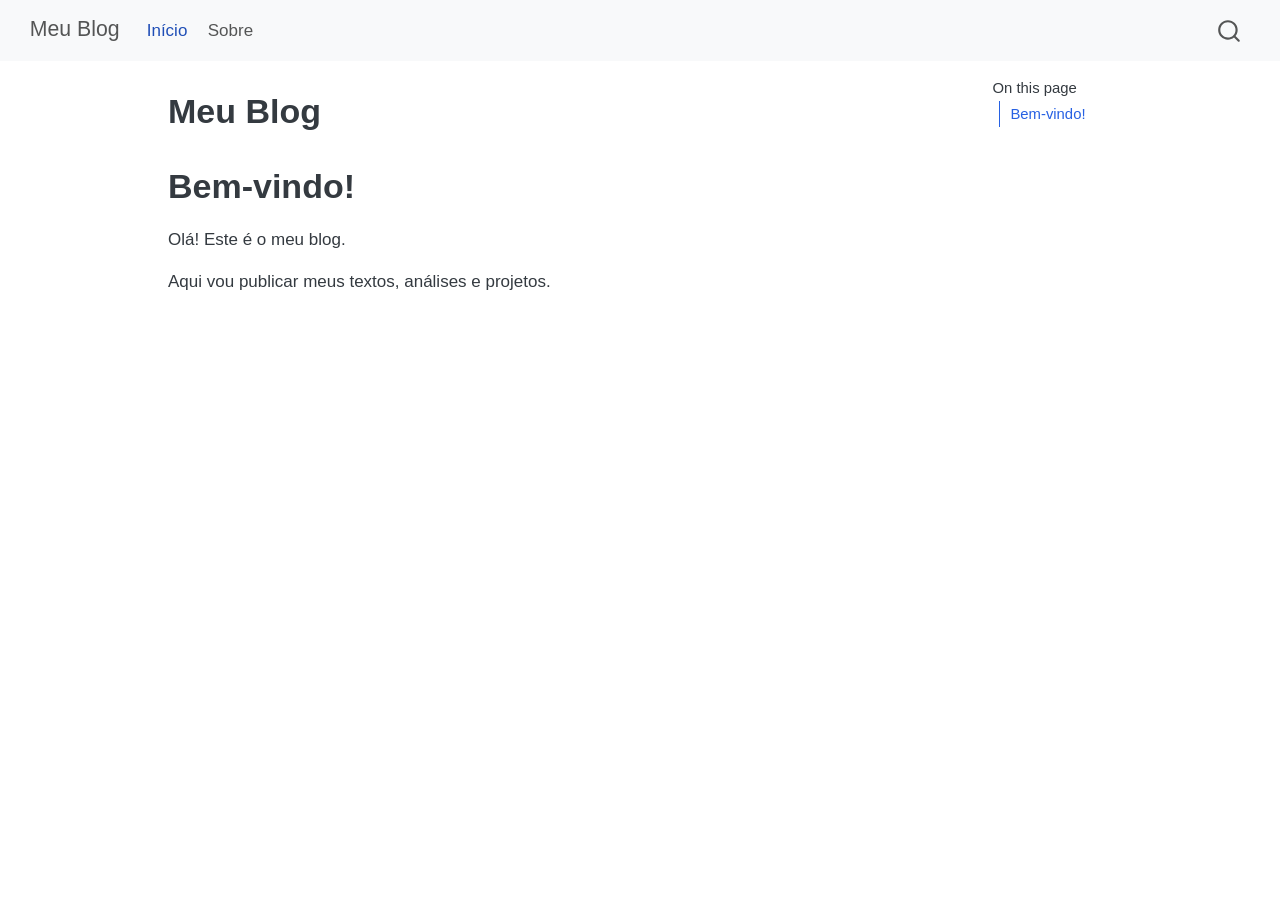
==== index.html @ 2e7deb94 "Built site for gh-pages" ====
<!DOCTYPE html>
<html xmlns="http://www.w3.org/1999/xhtml" lang="en" xml:lang="en"><head>

<meta charset="utf-8">
<meta name="generator" content="quarto-1.10.18">

<meta name="viewport" content="width=device-width, initial-scale=1.0, user-scalable=yes">


<title>Meu Blog</title>
<style>
/* Default styles provided by pandoc.
** See https://pandoc.org/MANUAL.html#variables-for-html for config info.
*/
span.smallcaps{font-variant: small-caps;}
div.columns{display: flex; gap: 1.5em;}
div.column{flex: auto;}
@media screen {
div.columns{gap: min(4vw, 1.5em);}
div.column{overflow-x: auto;}
}
div.hanging-indent{margin-left: 1.5em; text-indent: -1.5em;}
ul.task-list{list-style: none;}
ul.task-list li input[type="checkbox"] {
  width: 0.8em;
  margin: 0 0.8em 0.2em -1em; /* quarto-specific, see https://github.com/quarto-dev/quarto-cli/issues/4556 */ 
  vertical-align: middle;
}
</style>


<script src="site_libs/quarto-nav/quarto-nav.js"></script>
<script src="site_libs/quarto-nav/headroom.min.js"></script>
<script src="site_libs/clipboard/clipboard.min.js"></script>
<script src="site_libs/quarto-search/autocomplete.umd.js"></script>
<script src="site_libs/quarto-search/fuse.min.js"></script>
<script src="site_libs/quarto-search/quarto-search.js"></script>
<meta name="quarto:offset" content="./">
<script src="site_libs/quarto-html/quarto.js" type="module"></script>
<script src="site_libs/quarto-html/tabsets/tabsets.js" type="module"></script>
<script src="site_libs/quarto-html/popper.min.js"></script>
<script src="site_libs/quarto-html/tippy.umd.min.js"></script>
<script src="site_libs/quarto-html/anchor.min.js"></script>
<link href="site_libs/quarto-html/tippy.css" rel="stylesheet">
<link href="site_libs/quarto-html/quarto-syntax-highlighting-64a204ab8560d761af7679ceaba22944.css" rel="stylesheet" id="quarto-text-highlighting-styles">
<script src="site_libs/bootstrap/bootstrap.min.js"></script>
<link href="site_libs/bootstrap/bootstrap-icons.css" rel="stylesheet">
<link href="site_libs/bootstrap/bootstrap-e3adbaa939bcd423dddc8c8a834270b4.min.css" rel="stylesheet" append-hash="true" id="quarto-bootstrap" data-mode="light">
<script id="quarto-search-options" type="application/json">{
  "location": "navbar",
  "copy-button": false,
  "collapse-after": 3,
  "panel-placement": "end",
  "type": "overlay",
  "limit": 50,
  "keyboard-shortcut": [
    "f",
    "/",
    "s"
  ],
  "show-item-context": false,
  "language": {
    "search-no-results-text": "No results",
    "search-matching-documents-text": "matching documents",
    "search-copy-link-title": "Copy link to search",
    "search-hide-matches-text": "Hide additional matches",
    "search-more-match-text": "more match in this document",
    "search-more-matches-text": "more matches in this document",
    "search-clear-button-title": "Clear",
    "search-text-placeholder": "",
    "search-detached-cancel-button-title": "Cancel",
    "search-submit-button-title": "Submit",
    "search-label": "Search"
  }
}</script>


<link rel="stylesheet" href="styles.css">
</head>

<body class="nav-fixed quarto-light">

<div id="quarto-search-results"></div>
  <header id="quarto-header" class="headroom fixed-top">
    <nav class="navbar navbar-expand-lg " data-bs-theme="dark">
      <div class="navbar-container container-fluid">
      <div class="navbar-brand-container mx-auto">
    <a class="navbar-brand" href="./index.html">
    <span class="navbar-title">Meu Blog</span>
    </a>
  </div>
            <div id="quarto-search" class="" title="Search"></div>
          <button class="navbar-toggler" type="button" data-bs-toggle="collapse" data-bs-target="#navbarCollapse" aria-controls="navbarCollapse" role="menu" aria-expanded="false" aria-label="Toggle navigation" onclick="if (window.quartoToggleHeadroom) { window.quartoToggleHeadroom(); }">
  <span class="navbar-toggler-icon"></span>
</button>
          <div class="collapse navbar-collapse" id="navbarCollapse">
            <ul class="navbar-nav navbar-nav-scroll me-auto">
  <li class="nav-item">
    <a class="nav-link active" href="./index.html" aria-current="page"> 
<span class="menu-text">Início</span></a>
  </li>  
  <li class="nav-item">
    <a class="nav-link" href="./about.html"> 
<span class="menu-text">Sobre</span></a>
  </li>  
</ul>
          </div> <!-- /navcollapse -->
            <div class="quarto-navbar-tools">
</div>
      </div> <!-- /container-fluid -->
    </nav>
</header>
<!-- content -->
<div id="quarto-content" class="quarto-container page-columns page-rows-contents page-layout-article page-navbar">
<!-- sidebar -->
<!-- margin-sidebar -->
    <div id="quarto-margin-sidebar" class="sidebar margin-sidebar">
        <nav id="TOC" role="doc-toc" class="toc-active">
    <h2 id="toc-title">On this page</h2>
   
  <ul>
  <li><a href="#bem-vindo" id="toc-bem-vindo" class="nav-link active" data-scroll-target="#bem-vindo">Bem-vindo!</a></li>
  </ul>
</nav>
    </div>
<!-- main -->
<main class="content" id="quarto-document-content">

<header id="title-block-header" class="quarto-title-block default">
<div class="quarto-title">
<h1 class="title">Meu Blog</h1>
</div>



<div class="quarto-title-meta">

    
  
    
  </div>
  


</header>


<section id="bem-vindo" class="level1">
<h1>Bem-vindo!</h1>
<p>Olá! Este é o meu blog.</p>
<p>Aqui vou publicar meus textos, análises e projetos.</p>


</section>

</main> <!-- /main -->
<script id="quarto-html-after-body" type="application/javascript">
  window.document.addEventListener("DOMContentLoaded", function (event) {
    const icon = "";
    const anchorJS = new window.AnchorJS();
    anchorJS.options = {
      placement: 'right',
      icon: icon
    };
    anchorJS.add('.anchored');
    const isCodeAnnotation = (el) => {
      for (const clz of el.classList) {
        if (clz.startsWith('code-annotation-')) {                     
          return true;
        }
      }
      return false;
    }
    const onCopySuccess = function(e) {
      // button target
      const button = e.trigger;
      // don't keep focus
      button.blur();
      // flash "checked"
      button.classList.add('code-copy-button-checked');
      var currentTitle = button.getAttribute("title");
      button.setAttribute("title", "Copied!");
      let tooltip;
      if (window.bootstrap) {
        button.setAttribute("data-bs-toggle", "tooltip");
        button.setAttribute("data-bs-placement", "left");
        button.setAttribute("data-bs-title", "Copied!");
        tooltip = new bootstrap.Tooltip(button, 
          { trigger: "manual", 
            customClass: "code-copy-button-tooltip",
            offset: [0, -8]});
        tooltip.show();    
      }
      setTimeout(function() {
        if (tooltip) {
          tooltip.hide();
          button.removeAttribute("data-bs-title");
          button.removeAttribute("data-bs-toggle");
          button.removeAttribute("data-bs-placement");
        }
        button.setAttribute("title", currentTitle);
        button.classList.remove('code-copy-button-checked');
      }, 1000);
      // clear code selection
      e.clearSelection();
    }
    const getTextToCopy = function(trigger) {
      const outerScaffold = trigger.parentElement.cloneNode(true);
      const codeEl = outerScaffold.querySelector('code');
      for (const childEl of codeEl.children) {
        if (isCodeAnnotation(childEl)) {
          childEl.remove();
        }
      }
      return codeEl.innerText;
    }
    const clipboard = new window.ClipboardJS('.code-copy-button:not([data-in-quarto-modal])', {
      text: getTextToCopy
    });
    clipboard.on('success', onCopySuccess);
    if (window.document.getElementById('quarto-embedded-source-code-modal')) {
      const clipboardModal = new window.ClipboardJS('.code-copy-button[data-in-quarto-modal]', {
        text: getTextToCopy,
        container: window.document.getElementById('quarto-embedded-source-code-modal')
      });
      clipboardModal.on('success', onCopySuccess);
    }
      var localhostRegex = new RegExp(/^(?:http|https):\/\/localhost\:?[0-9]*\//);
      var mailtoRegex = new RegExp(/^mailto:/);
        var filterRegex = new RegExp("https:\/\/lsapienza\.github\.io\/lsapienza-blog\/");
      var isInternal = (href) => {
          return filterRegex.test(href) || localhostRegex.test(href) || mailtoRegex.test(href);
      }
      // Inspect non-navigation links and adorn them if external
     var links = window.document.querySelectorAll('a[href]:not(.nav-link):not(.navbar-brand):not(.toc-action):not(.sidebar-link):not(.sidebar-item-toggle):not(.pagination-link):not(.no-external):not([aria-hidden]):not(.dropdown-item):not(.quarto-navigation-tool):not(.about-link)');
      for (var i=0; i<links.length; i++) {
        const link = links[i];
        if (!isInternal(link.href)) {
          // undo the damage that might have been done by quarto-nav.js in the case of
          // links that we want to consider external
          if (link.dataset.originalHref !== undefined) {
            link.href = link.dataset.originalHref;
          }
        }
      }
    function tippyHover(el, contentFn, onTriggerFn, onUntriggerFn) {
      const config = {
        allowHTML: true,
        maxWidth: 500,
        delay: 100,
        arrow: false,
        appendTo: function(el) {
            return el.parentElement;
        },
        interactive: true,
        interactiveBorder: 10,
        theme: 'quarto',
        placement: 'bottom-start',
      };
      if (contentFn) {
        config.content = contentFn;
      }
      if (onTriggerFn) {
        config.onTrigger = onTriggerFn;
      }
      if (onUntriggerFn) {
        config.onUntrigger = onUntriggerFn;
      }
      window.tippy(el, config); 
    }
    const noterefs = window.document.querySelectorAll('a[role="doc-noteref"]');
    for (var i=0; i<noterefs.length; i++) {
      const ref = noterefs[i];
      tippyHover(ref, function() {
        // use id or data attribute instead here
        let href = ref.getAttribute('data-footnote-href') || ref.getAttribute('href');
        try { href = new URL(href).hash; } catch {}
        const id = href.replace(/^#\/?/, "");
        const note = window.document.getElementById(id);
        if (note) {
          return note.innerHTML;
        } else {
          return "";
        }
      });
    }
    const xrefs = window.document.querySelectorAll('a.quarto-xref');
    const processXRef = (id, note) => {
      // Strip column container classes
      const stripColumnClz = (el) => {
        el.classList.remove("page-full", "page-columns");
        if (el.children) {
          for (const child of el.children) {
            stripColumnClz(child);
          }
        }
      }
      stripColumnClz(note)
      if (id === null || id.startsWith('sec-')) {
        // Special case sections, only their first couple elements
        const container = document.createElement("div");
        if (note.children && note.children.length > 2) {
          container.appendChild(note.children[0].cloneNode(true));
          for (let i = 1; i < note.children.length; i++) {
            const child = note.children[i];
            if (child.tagName === "P" && child.innerText === "") {
              continue;
            } else {
              container.appendChild(child.cloneNode(true));
              break;
            }
          }
          if (window.Quarto?.typesetMath) {
            window.Quarto.typesetMath(container);
          }
          return container.innerHTML
        } else {
          if (window.Quarto?.typesetMath) {
            window.Quarto.typesetMath(note);
          }
          return note.innerHTML;
        }
      } else {
        // Remove any anchor links if they are present
        const anchorLink = note.querySelector('a.anchorjs-link');
        if (anchorLink) {
          anchorLink.remove();
        }
        if (window.Quarto?.typesetMath) {
          window.Quarto.typesetMath(note);
        }
        if (note.classList.contains("callout")) {
          return note.outerHTML;
        } else {
          return note.innerHTML;
        }
      }
    }
    for (var i=0; i<xrefs.length; i++) {
      const xref = xrefs[i];
      tippyHover(xref, undefined, function(instance) {
        instance.disable();
        let url = xref.getAttribute('href');
        let hash = undefined; 
        if (url.startsWith('#')) {
          hash = url;
        } else {
          try { hash = new URL(url).hash; } catch {}
        }
        if (hash) {
          const id = hash.replace(/^#\/?/, "");
          const note = window.document.getElementById(id);
          if (note !== null) {
            try {
              const html = processXRef(id, note.cloneNode(true));
              instance.setContent(html);
            } finally {
              instance.enable();
              instance.show();
            }
          } else {
            // See if we can fetch this
            fetch(url.split('#')[0])
            .then(res => res.text())
            .then(html => {
              const parser = new DOMParser();
              const htmlDoc = parser.parseFromString(html, "text/html");
              const note = htmlDoc.getElementById(id);
              if (note !== null) {
                const html = processXRef(id, note);
                instance.setContent(html);
              } 
            }).finally(() => {
              instance.enable();
              instance.show();
            });
          }
        } else {
          // See if we can fetch a full url (with no hash to target)
          // This is a special case and we should probably do some content thinning / targeting
          fetch(url)
          .then(res => res.text())
          .then(html => {
            const parser = new DOMParser();
            const htmlDoc = parser.parseFromString(html, "text/html");
            const note = htmlDoc.querySelector('main.content');
            if (note !== null) {
              // This should only happen for chapter cross references
              // (since there is no id in the URL)
              // remove the first header
              if (note.children.length > 0 && note.children[0].tagName === "HEADER") {
                note.children[0].remove();
              }
              const html = processXRef(null, note);
              instance.setContent(html);
            } 
          }).finally(() => {
            instance.enable();
            instance.show();
          });
        }
      }, function(instance) {
      });
    }
        let selectedAnnoteEl;
        const selectorForAnnotation = ( cell, annotation) => {
          let cellAttr = 'data-code-cell="' + cell + '"';
          let lineAttr = 'data-code-annotation="' +  annotation + '"';
          const selector = 'span[' + cellAttr + '][' + lineAttr + ']';
          return selector;
        }
        const selectCodeLines = (annoteEl) => {
          const doc = window.document;
          const targetCell = annoteEl.getAttribute("data-target-cell");
          const targetAnnotation = annoteEl.getAttribute("data-target-annotation");
          const annoteSpan = window.document.querySelector(selectorForAnnotation(targetCell, targetAnnotation));
          const lines = annoteSpan.getAttribute("data-code-lines").split(",");
          const lineIds = lines.map((line) => {
            return targetCell + "-" + line;
          })
          let top = null;
          let height = null;
          let parent = null;
          if (lineIds.length > 0) {
              //compute the position of the single el (top and bottom and make a div)
              const el = window.document.getElementById(lineIds[0]);
              top = el.offsetTop;
              height = el.offsetHeight;
              parent = el.parentElement.parentElement;
            if (lineIds.length > 1) {
              const lastEl = window.document.getElementById(lineIds[lineIds.length - 1]);
              const bottom = lastEl.offsetTop + lastEl.offsetHeight;
              height = bottom - top;
            }
            if (top !== null && height !== null && parent !== null) {
              // cook up a div (if necessary) and position it 
              let div = window.document.getElementById("code-annotation-line-highlight");
              if (div === null) {
                div = window.document.createElement("div");
                div.setAttribute("id", "code-annotation-line-highlight");
                div.style.position = 'absolute';
                parent.appendChild(div);
              }
              div.style.top = top - 2 + "px";
              div.style.height = height + 4 + "px";
              div.style.left = 0;
              let gutterDiv = window.document.getElementById("code-annotation-line-highlight-gutter");
              if (gutterDiv === null) {
                gutterDiv = window.document.createElement("div");
                gutterDiv.setAttribute("id", "code-annotation-line-highlight-gutter");
                gutterDiv.style.position = 'absolute';
                const codeCell = window.document.getElementById(targetCell);
                const gutter = codeCell.querySelector('.code-annotation-gutter');
                gutter.appendChild(gutterDiv);
              }
              gutterDiv.style.top = top - 2 + "px";
              gutterDiv.style.height = height + 4 + "px";
            }
            selectedAnnoteEl = annoteEl;
          }
        };
        const unselectCodeLines = () => {
          const elementsIds = ["code-annotation-line-highlight", "code-annotation-line-highlight-gutter"];
          elementsIds.forEach((elId) => {
            const div = window.document.getElementById(elId);
            if (div) {
              div.remove();
            }
          });
          selectedAnnoteEl = undefined;
        };
          // Handle positioning of the toggle
      window.addEventListener(
        "resize",
        throttle(() => {
          elRect = undefined;
          if (selectedAnnoteEl) {
            selectCodeLines(selectedAnnoteEl);
          }
        }, 10)
      );
      function throttle(fn, ms) {
      let throttle = false;
      let timer;
        return (...args) => {
          if(!throttle) { // first call gets through
              fn.apply(this, args);
              throttle = true;
          } else { // all the others get throttled
              if(timer) clearTimeout(timer); // cancel #2
              timer = setTimeout(() => {
                fn.apply(this, args);
                timer = throttle = false;
              }, ms);
          }
        };
      }
        // Attach click handler to the DT
        const annoteDls = window.document.querySelectorAll('dt[data-target-cell]');
        for (const annoteDlNode of annoteDls) {
          annoteDlNode.addEventListener('click', (event) => {
            const clickedEl = event.target;
            if (clickedEl !== selectedAnnoteEl) {
              unselectCodeLines();
              const activeEl = window.document.querySelector('dt[data-target-cell].code-annotation-active');
              if (activeEl) {
                activeEl.classList.remove('code-annotation-active');
              }
              selectCodeLines(clickedEl);
              clickedEl.classList.add('code-annotation-active');
            } else {
              // Unselect the line
              unselectCodeLines();
              clickedEl.classList.remove('code-annotation-active');
            }
          });
        }
    const findCites = (el) => {
      const parentEl = el.parentElement;
      if (parentEl) {
        const cites = parentEl.dataset.cites;
        if (cites) {
          return {
            el,
            cites: cites.split(' ')
          };
        } else {
          return findCites(el.parentElement)
        }
      } else {
        return undefined;
      }
    };
    var bibliorefs = window.document.querySelectorAll('a[role="doc-biblioref"]');
    for (var i=0; i<bibliorefs.length; i++) {
      const ref = bibliorefs[i];
      const citeInfo = findCites(ref);
      if (citeInfo) {
        tippyHover(citeInfo.el, function() {
          var popup = window.document.createElement('div');
          citeInfo.cites.forEach(function(cite) {
            var citeDiv = window.document.createElement('div');
            citeDiv.classList.add('hanging-indent');
            citeDiv.classList.add('csl-entry');
            var biblioDiv = window.document.getElementById('ref-' + cite);
            if (biblioDiv) {
              citeDiv.innerHTML = biblioDiv.innerHTML;
            }
            popup.appendChild(citeDiv);
          });
          return popup.innerHTML;
        });
      }
    }
  });
  </script>
</div> <!-- /content -->




</body></html>
---- site_libs/quarto-html/tippy.css ----
.tippy-box[data-animation=fade][data-state=hidden]{opacity:0}[data-tippy-root]{max-width:calc(100vw - 10px)}.tippy-box{position:relative;background-color:#333;color:#fff;border-radius:4px;font-size:14px;line-height:1.4;white-space:normal;outline:0;transition-property:transform,visibility,opacity}.tippy-box[data-placement^=top]>.tippy-arrow{bottom:0}.tippy-box[data-placement^=top]>.tippy-arrow:before{bottom:-7px;left:0;border-width:8px 8px 0;border-top-color:initial;transform-origin:center top}.tippy-box[data-placement^=bottom]>.tippy-arrow{top:0}.tippy-box[data-placement^=bottom]>.tippy-arrow:before{top:-7px;left:0;border-width:0 8px 8px;border-bottom-color:initial;transform-origin:center bottom}.tippy-box[data-placement^=left]>.tippy-arrow{right:0}.tippy-box[data-placement^=left]>.tippy-arrow:before{border-width:8px 0 8px 8px;border-left-color:initial;right:-7px;transform-origin:center left}.tippy-box[data-placement^=right]>.tippy-arrow{left:0}.tippy-box[data-placement^=right]>.tippy-arrow:before{left:-7px;border-width:8px 8px 8px 0;border-right-color:initial;transform-origin:center right}.tippy-box[data-inertia][data-state=visible]{transition-timing-function:cubic-bezier(.54,1.5,.38,1.11)}.tippy-arrow{width:16px;height:16px;color:#333}.tippy-arrow:before{content:"";position:absolute;border-color:transparent;border-style:solid}.tippy-content{position:relative;padding:5px 9px;z-index:1}
---- site_libs/quarto-html/quarto-syntax-highlighting-64a204ab8560d761af7679ceaba22944.css ----
/* quarto syntax highlight colors */
:root {
  --quarto-hl-ot-color: #003B4F;
  --quarto-hl-at-color: #657422;
  --quarto-hl-ss-color: #20794D;
  --quarto-hl-an-color: #5E5E5E;
  --quarto-hl-fu-color: #4758AB;
  --quarto-hl-st-color: #20794D;
  --quarto-hl-cf-color: #003B4F;
  --quarto-hl-op-color: #5E5E5E;
  --quarto-hl-er-color: #AD0000;
  --quarto-hl-bn-color: #AD0000;
  --quarto-hl-al-color: #AD0000;
  --quarto-hl-va-color: #111111;
  --quarto-hl-bu-color: inherit;
  --quarto-hl-ex-color: inherit;
  --quarto-hl-pp-color: #AD0000;
  --quarto-hl-in-color: #5E5E5E;
  --quarto-hl-vs-color: #20794D;
  --quarto-hl-wa-color: #5E5E5E;
  --quarto-hl-do-color: #5E5E5E;
  --quarto-hl-im-color: #00769E;
  --quarto-hl-ch-color: #20794D;
  --quarto-hl-dt-color: #AD0000;
  --quarto-hl-fl-color: #AD0000;
  --quarto-hl-co-color: #5E5E5E;
  --quarto-hl-cv-color: #5E5E5E;
  --quarto-hl-cn-color: #8f5902;
  --quarto-hl-sc-color: #5E5E5E;
  --quarto-hl-dv-color: #AD0000;
  --quarto-hl-kw-color: #003B4F;
}

/* other quarto variables */
:root {
  --quarto-font-monospace: SFMono-Regular, Menlo, Monaco, Consolas, "Liberation Mono", "Courier New", monospace;
}

/* syntax highlight based on Pandoc's rules */
pre > code.sourceCode > span {
  color: #003B4F;
}

code.sourceCode > span {
  color: #003B4F;
}

div.sourceCode,
div.sourceCode pre.sourceCode {
  color: #003B4F;
}

/* Normal */
code span {
  color: #003B4F;
}

/* Alert */
code span.al {
  color: #AD0000;
  font-style: inherit;
}

/* Annotation */
code span.an {
  color: #5E5E5E;
  font-style: inherit;
}

/* Attribute */
code span.at {
  color: #657422;
  font-style: inherit;
}

/* BaseN */
code span.bn {
  color: #AD0000;
  font-style: inherit;
}

/* BuiltIn */
code span.bu {
  font-style: inherit;
}

/* ControlFlow */
code span.cf {
  color: #003B4F;
  font-weight: bold;
  font-style: inherit;
}

/* Char */
code span.ch {
  color: #20794D;
  font-style: inherit;
}

/* Constant */
code span.cn {
  color: #8f5902;
  font-style: inherit;
}

/* Comment */
code span.co {
  color: #5E5E5E;
  font-style: inherit;
}

/* CommentVar */
code span.cv {
  color: #5E5E5E;
  font-style: italic;
}

/* Documentation */
code span.do {
  color: #5E5E5E;
  font-style: italic;
}

/* DataType */
code span.dt {
  color: #AD0000;
  font-style: inherit;
}

/* DecVal */
code span.dv {
  color: #AD0000;
  font-style: inherit;
}

/* Error */
code span.er {
  color: #AD0000;
  font-style: inherit;
}

/* Extension */
code span.ex {
  font-style: inherit;
}

/* Float */
code span.fl {
  color: #AD0000;
  font-style: inherit;
}

/* Function */
code span.fu {
  color: #4758AB;
  font-style: inherit;
}

/* Import */
code span.im {
  color: #00769E;
  font-style: inherit;
}

/* Information */
code span.in {
  color: #5E5E5E;
  font-style: inherit;
}

/* Keyword */
code span.kw {
  color: #003B4F;
  font-weight: bold;
  font-style: inherit;
}

/* Operator */
code span.op {
  color: #5E5E5E;
  font-style: inherit;
}

/* Other */
code span.ot {
  color: #003B4F;
  font-style: inherit;
}

/* Preprocessor */
code span.pp {
  color: #AD0000;
  font-style: inherit;
}

/* SpecialChar */
code span.sc {
  color: #5E5E5E;
  font-style: inherit;
}

/* SpecialString */
code span.ss {
  color: #20794D;
  font-style: inherit;
}

/* String */
code span.st {
  color: #20794D;
  font-style: inherit;
}

/* Variable */
code span.va {
  color: #111111;
  font-style: inherit;
}

/* VerbatimString */
code span.vs {
  color: #20794D;
  font-style: inherit;
}

/* Warning */
code span.wa {
  color: #5E5E5E;
  font-style: italic;
}

.prevent-inlining {
  content: "</";
}

/*# sourceMappingURL=9d8d5bb603a83b8298b89080a598c93b.css.map */
---- styles.css ----
body {
  font-family: Arial, sans-serif;
}

h1 {
  margin-bottom: 20px;
}
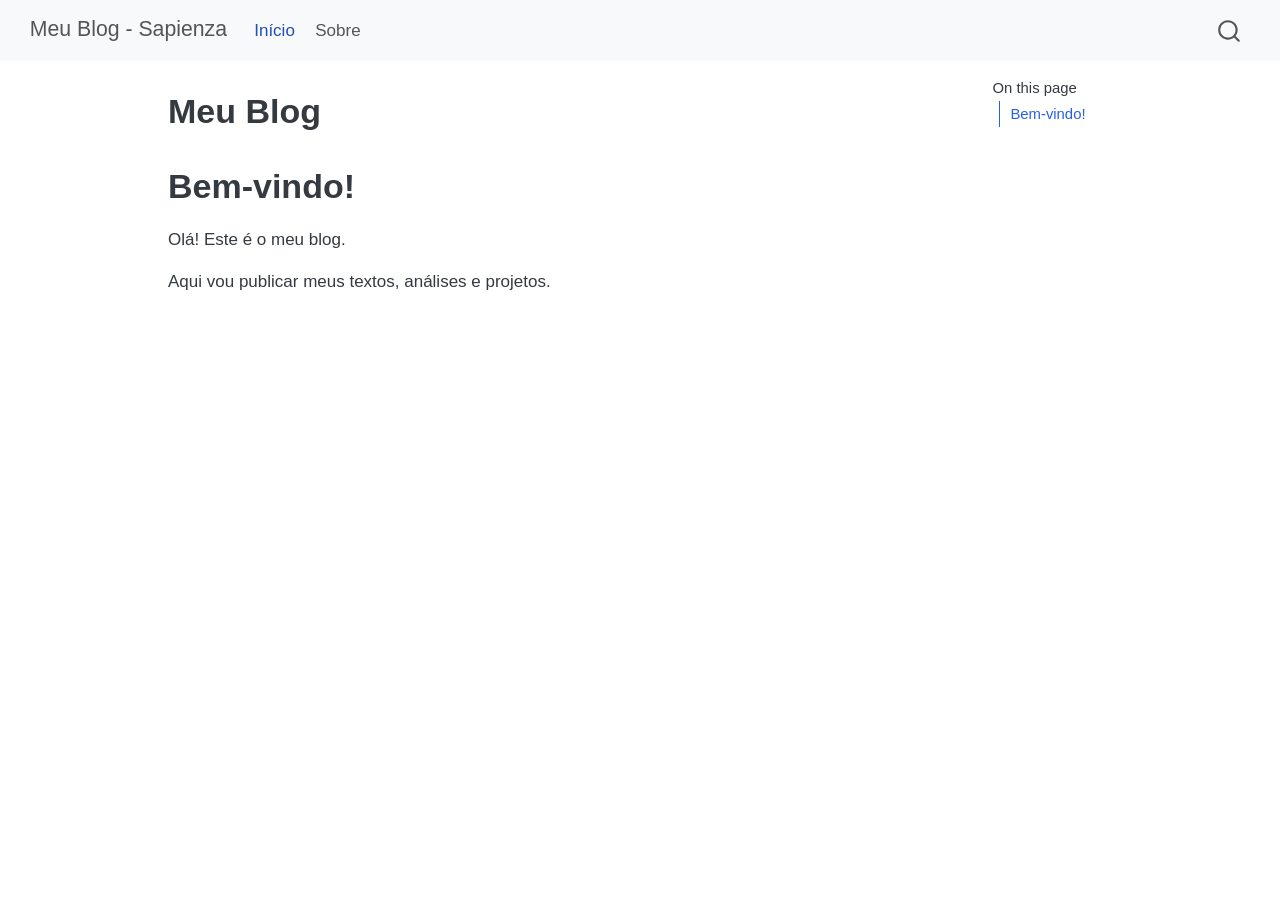
==== commit 5cc7c3eb: "Built site for gh-pages" ====
--- a/index.html
+++ b/index.html
@@ -7,7 +7,7 @@
 <meta name="viewport" content="width=device-width, initial-scale=1.0, user-scalable=yes">
 
 
-<title>Meu Blog</title>
+<title>Meu Blog – Meu Blog - Sapienza</title>
 <style>
 /* Default styles provided by pandoc.
 ** See https://pandoc.org/MANUAL.html#variables-for-html for config info.
@@ -86,7 +86,7 @@
       <div class="navbar-container container-fluid">
       <div class="navbar-brand-container mx-auto">
     <a class="navbar-brand" href="./index.html">
-    <span class="navbar-title">Meu Blog</span>
+    <span class="navbar-title">Meu Blog - Sapienza</span>
     </a>
   </div>
             <div id="quarto-search" class="" title="Search"></div>
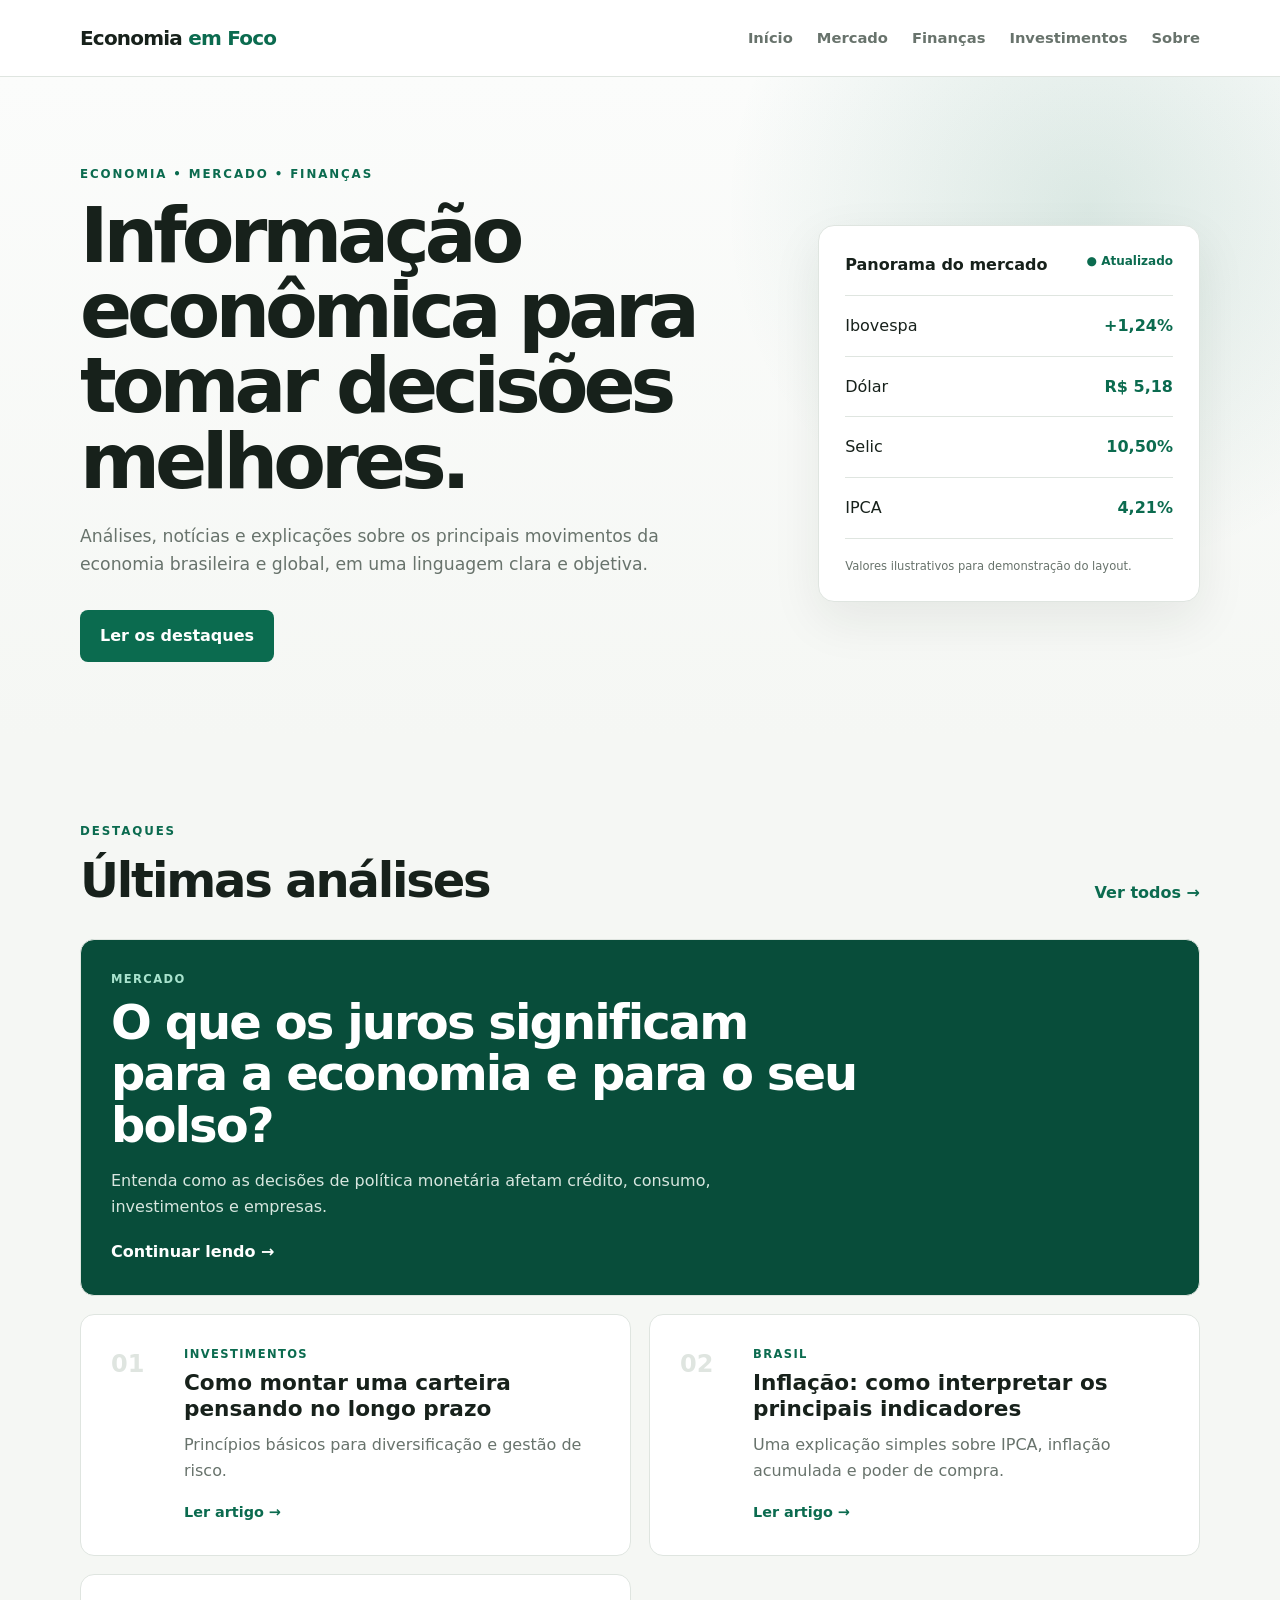
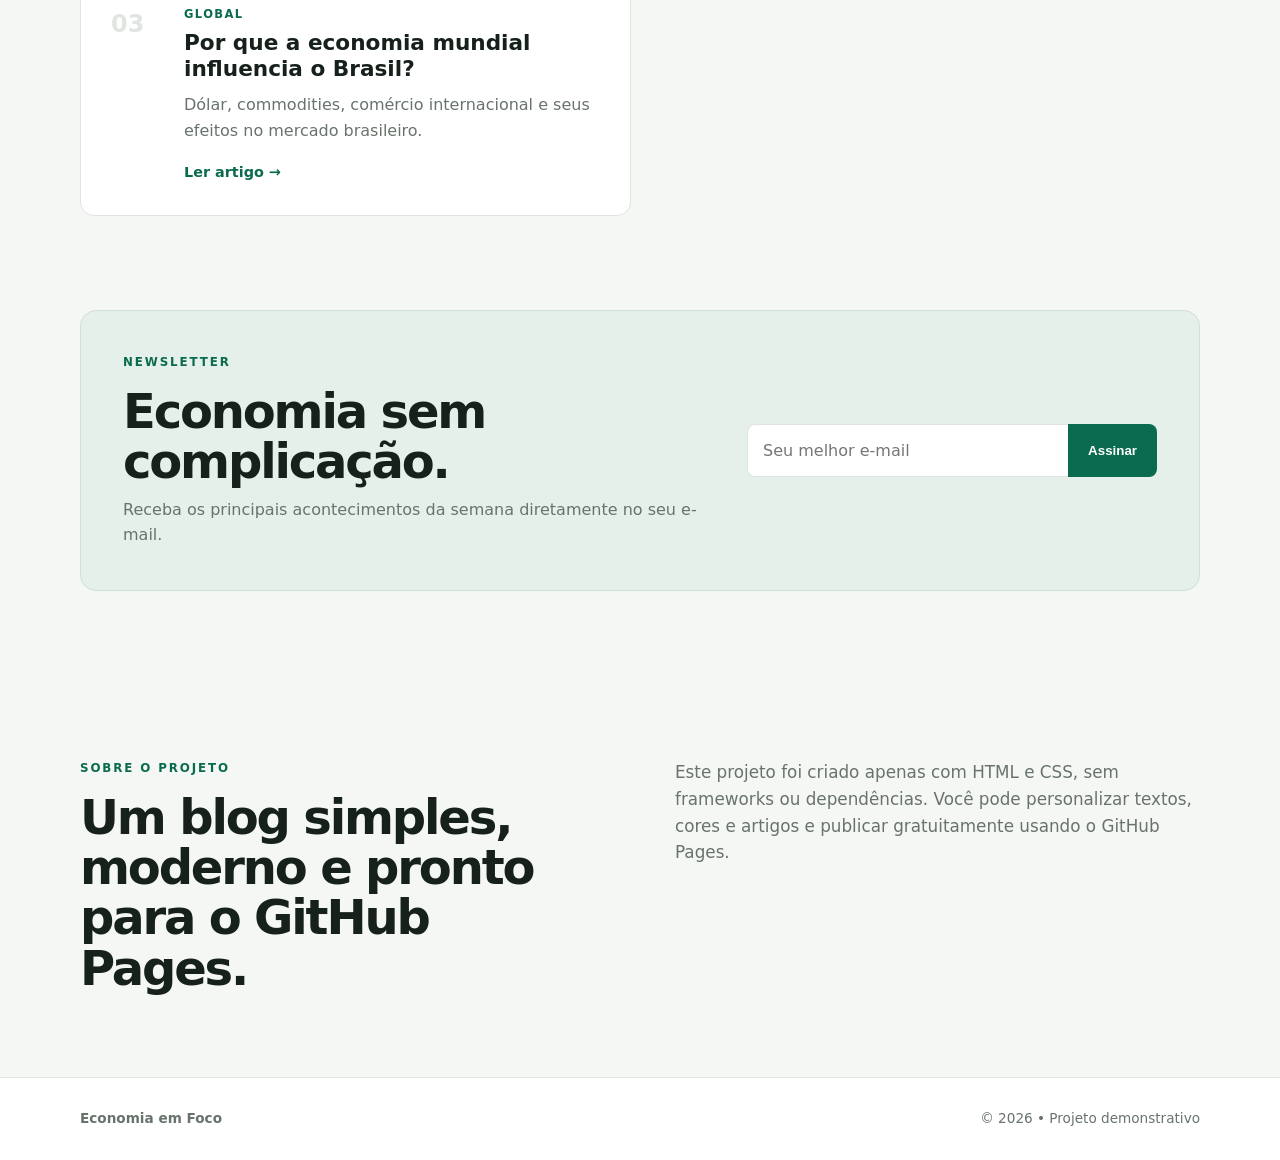
==== commit 9b9f2ef4: "Add files via upload" ====
--- a/index.html
+++ b/index.html
@@ -1,562 +1,138 @@
 <!DOCTYPE html>
-<html xmlns="http://www.w3.org/1999/xhtml" lang="en" xml:lang="en"><head>
+<html lang="pt-BR">
+<head>
+  <meta charset="UTF-8">
+  <meta name="viewport" content="width=device-width, initial-scale=1.0">
+  <meta name="description" content="Economia em Foco — notícias, análises e conteúdos sobre economia, investimentos e mercado.">
+  <title>Economia em Foco</title>
+  <link rel="stylesheet" href="style.css">
+</head>
+<body>
+  <header class="site-header">
+    <div class="container header-content">
+      <a href="#" class="logo">Economia<span> em Foco</span></a>
+      <nav aria-label="Navegação principal">
+        <a href="#inicio">Início</a>
+        <a href="#mercado">Mercado</a>
+        <a href="#financas">Finanças</a>
+        <a href="#investimentos">Investimentos</a>
+        <a href="#sobre">Sobre</a>
+      </nav>
+    </div>
+  </header>
 
-<meta charset="utf-8">
-<meta name="generator" content="quarto-1.10.18">
+  <main id="inicio">
+    <section class="hero">
+      <div class="container hero-grid">
+        <div>
+          <p class="eyebrow">ECONOMIA • MERCADO • FINANÇAS</p>
+          <h1>Informação econômica para tomar decisões melhores.</h1>
+          <p class="hero-text">
+            Análises, notícias e explicações sobre os principais movimentos da economia
+            brasileira e global, em uma linguagem clara e objetiva.
+          </p>
+          <a class="button" href="#artigos">Ler os destaques</a>
+        </div>
 
-<meta name="viewport" content="width=device-width, initial-scale=1.0, user-scalable=yes">
+        <aside class="market-card" aria-label="Resumo do mercado">
+          <div class="market-header">
+            <span>Panorama do mercado</span>
+            <span class="status">● Atualizado</span>
+          </div>
+          <div class="market-row"><span>Ibovespa</span><strong>+1,24%</strong></div>
+          <div class="market-row"><span>Dólar</span><strong>R$ 5,18</strong></div>
+          <div class="market-row"><span>Selic</span><strong>10,50%</strong></div>
+          <div class="market-row"><span>IPCA</span><strong>4,21%</strong></div>
+          <small>Valores ilustrativos para demonstração do layout.</small>
+        </aside>
+      </div>
+    </section>
 
+    <section class="section" id="artigos">
+      <div class="container">
+        <div class="section-heading">
+          <div>
+            <p class="eyebrow">DESTAQUES</p>
+            <h2>Últimas análises</h2>
+          </div>
+          <a href="#">Ver todos →</a>
+        </div>
 
-<title>Meu Blog – Meu Blog - Sapienza</title>
-<style>
-/* Default styles provided by pandoc.
-** See https://pandoc.org/MANUAL.html#variables-for-html for config info.
-*/
-span.smallcaps{font-variant: small-caps;}
-div.columns{display: flex; gap: 1.5em;}
-div.column{flex: auto;}
-@media screen {
-div.columns{gap: min(4vw, 1.5em);}
-div.column{overflow-x: auto;}
-}
-div.hanging-indent{margin-left: 1.5em; text-indent: -1.5em;}
-ul.task-list{list-style: none;}
-ul.task-list li input[type="checkbox"] {
-  width: 0.8em;
-  margin: 0 0.8em 0.2em -1em; /* quarto-specific, see https://github.com/quarto-dev/quarto-cli/issues/4556 */ 
-  vertical-align: middle;
-}
-</style>
+        <div class="articles-grid">
+          <article class="featured-card">
+            <div class="article-tag">Mercado</div>
+            <h3>O que os juros significam para a economia e para o seu bolso?</h3>
+            <p>Entenda como as decisões de política monetária afetam crédito, consumo, investimentos e empresas.</p>
+            <a href="#">Continuar lendo →</a>
+          </article>
 
+          <article class="article-card">
+            <div class="article-number">01</div>
+            <div>
+              <div class="article-tag">Investimentos</div>
+              <h3>Como montar uma carteira pensando no longo prazo</h3>
+              <p>Princípios básicos para diversificação e gestão de risco.</p>
+              <a href="#">Ler artigo →</a>
+            </div>
+          </article>
 
-<script src="site_libs/quarto-nav/quarto-nav.js"></script>
-<script src="site_libs/quarto-nav/headroom.min.js"></script>
-<script src="site_libs/clipboard/clipboard.min.js"></script>
-<script src="site_libs/quarto-search/autocomplete.umd.js"></script>
-<script src="site_libs/quarto-search/fuse.min.js"></script>
-<script src="site_libs/quarto-search/quarto-search.js"></script>
-<meta name="quarto:offset" content="./">
-<script src="site_libs/quarto-html/quarto.js" type="module"></script>
-<script src="site_libs/quarto-html/tabsets/tabsets.js" type="module"></script>
-<script src="site_libs/quarto-html/popper.min.js"></script>
-<script src="site_libs/quarto-html/tippy.umd.min.js"></script>
-<script src="site_libs/quarto-html/anchor.min.js"></script>
-<link href="site_libs/quarto-html/tippy.css" rel="stylesheet">
-<link href="site_libs/quarto-html/quarto-syntax-highlighting-64a204ab8560d761af7679ceaba22944.css" rel="stylesheet" id="quarto-text-highlighting-styles">
-<script src="site_libs/bootstrap/bootstrap.min.js"></script>
-<link href="site_libs/bootstrap/bootstrap-icons.css" rel="stylesheet">
-<link href="site_libs/bootstrap/bootstrap-e3adbaa939bcd423dddc8c8a834270b4.min.css" rel="stylesheet" append-hash="true" id="quarto-bootstrap" data-mode="light">
-<script id="quarto-search-options" type="application/json">{
-  "location": "navbar",
-  "copy-button": false,
-  "collapse-after": 3,
-  "panel-placement": "end",
-  "type": "overlay",
-  "limit": 50,
-  "keyboard-shortcut": [
-    "f",
-    "/",
-    "s"
-  ],
-  "show-item-context": false,
-  "language": {
-    "search-no-results-text": "No results",
-    "search-matching-documents-text": "matching documents",
-    "search-copy-link-title": "Copy link to search",
-    "search-hide-matches-text": "Hide additional matches",
-    "search-more-match-text": "more match in this document",
-    "search-more-matches-text": "more matches in this document",
-    "search-clear-button-title": "Clear",
-    "search-text-placeholder": "",
-    "search-detached-cancel-button-title": "Cancel",
-    "search-submit-button-title": "Submit",
-    "search-label": "Search"
-  }
-}</script>
+          <article class="article-card">
+            <div class="article-number">02</div>
+            <div>
+              <div class="article-tag">Brasil</div>
+              <h3>Inflação: como interpretar os principais indicadores</h3>
+              <p>Uma explicação simples sobre IPCA, inflação acumulada e poder de compra.</p>
+              <a href="#">Ler artigo →</a>
+            </div>
+          </article>
 
+          <article class="article-card">
+            <div class="article-number">03</div>
+            <div>
+              <div class="article-tag">Global</div>
+              <h3>Por que a economia mundial influencia o Brasil?</h3>
+              <p>Dólar, commodities, comércio internacional e seus efeitos no mercado brasileiro.</p>
+              <a href="#">Ler artigo →</a>
+            </div>
+          </article>
+        </div>
+      </div>
+    </section>
 
-<link rel="stylesheet" href="styles.css">
-</head>
+    <section class="newsletter">
+      <div class="container newsletter-box">
+        <div>
+          <p class="eyebrow">NEWSLETTER</p>
+          <h2>Economia sem complicação.</h2>
+          <p>Receba os principais acontecimentos da semana diretamente no seu e-mail.</p>
+        </div>
+        <form>
+          <label for="email" class="sr-only">Seu e-mail</label>
+          <input id="email" type="email" placeholder="Seu melhor e-mail" required>
+          <button type="submit">Assinar</button>
+        </form>
+      </div>
+    </section>
 
-<body class="nav-fixed quarto-light">
+    <section class="section about" id="sobre">
+      <div class="container about-grid">
+        <div>
+          <p class="eyebrow">SOBRE O PROJETO</p>
+          <h2>Um blog simples, moderno e pronto para o GitHub Pages.</h2>
+        </div>
+        <p>
+          Este projeto foi criado apenas com HTML e CSS, sem frameworks ou dependências.
+          Você pode personalizar textos, cores e artigos e publicar gratuitamente usando o GitHub Pages.
+        </p>
+      </div>
+    </section>
+  </main>
 
-<div id="quarto-search-results"></div>
-  <header id="quarto-header" class="headroom fixed-top">
-    <nav class="navbar navbar-expand-lg " data-bs-theme="dark">
-      <div class="navbar-container container-fluid">
-      <div class="navbar-brand-container mx-auto">
-    <a class="navbar-brand" href="./index.html">
-    <span class="navbar-title">Meu Blog - Sapienza</span>
-    </a>
-  </div>
-            <div id="quarto-search" class="" title="Search"></div>
-          <button class="navbar-toggler" type="button" data-bs-toggle="collapse" data-bs-target="#navbarCollapse" aria-controls="navbarCollapse" role="menu" aria-expanded="false" aria-label="Toggle navigation" onclick="if (window.quartoToggleHeadroom) { window.quartoToggleHeadroom(); }">
-  <span class="navbar-toggler-icon"></span>
-</button>
-          <div class="collapse navbar-collapse" id="navbarCollapse">
-            <ul class="navbar-nav navbar-nav-scroll me-auto">
-  <li class="nav-item">
-    <a class="nav-link active" href="./index.html" aria-current="page"> 
-<span class="menu-text">Início</span></a>
-  </li>  
-  <li class="nav-item">
-    <a class="nav-link" href="./about.html"> 
-<span class="menu-text">Sobre</span></a>
-  </li>  
-</ul>
-          </div> <!-- /navcollapse -->
-            <div class="quarto-navbar-tools">
-</div>
-      </div> <!-- /container-fluid -->
-    </nav>
-</header>
-<!-- content -->
-<div id="quarto-content" class="quarto-container page-columns page-rows-contents page-layout-article page-navbar">
-<!-- sidebar -->
-<!-- margin-sidebar -->
-    <div id="quarto-margin-sidebar" class="sidebar margin-sidebar">
-        <nav id="TOC" role="doc-toc" class="toc-active">
-    <h2 id="toc-title">On this page</h2>
-   
-  <ul>
-  <li><a href="#bem-vindo" id="toc-bem-vindo" class="nav-link active" data-scroll-target="#bem-vindo">Bem-vindo!</a></li>
-  </ul>
-</nav>
+  <footer class="site-footer">
+    <div class="container footer-content">
+      <strong>Economia em Foco</strong>
+      <span>© 2026 • Projeto demonstrativo</span>
     </div>
-<!-- main -->
-<main class="content" id="quarto-document-content">
-
-<header id="title-block-header" class="quarto-title-block default">
-<div class="quarto-title">
-<h1 class="title">Meu Blog</h1>
-</div>
-
-
-
-<div class="quarto-title-meta">
-
-    
-  
-    
-  </div>
-  
-
-
-</header>
-
-
-<section id="bem-vindo" class="level1">
-<h1>Bem-vindo!</h1>
-<p>Olá! Este é o meu blog.</p>
-<p>Aqui vou publicar meus textos, análises e projetos.</p>
-
-
-</section>
-
-</main> <!-- /main -->
-<script id="quarto-html-after-body" type="application/javascript">
-  window.document.addEventListener("DOMContentLoaded", function (event) {
-    const icon = "";
-    const anchorJS = new window.AnchorJS();
-    anchorJS.options = {
-      placement: 'right',
-      icon: icon
-    };
-    anchorJS.add('.anchored');
-    const isCodeAnnotation = (el) => {
-      for (const clz of el.classList) {
-        if (clz.startsWith('code-annotation-')) {                     
-          return true;
-        }
-      }
-      return false;
-    }
-    const onCopySuccess = function(e) {
-      // button target
-      const button = e.trigger;
-      // don't keep focus
-      button.blur();
-      // flash "checked"
-      button.classList.add('code-copy-button-checked');
-      var currentTitle = button.getAttribute("title");
-      button.setAttribute("title", "Copied!");
-      let tooltip;
-      if (window.bootstrap) {
-        button.setAttribute("data-bs-toggle", "tooltip");
-        button.setAttribute("data-bs-placement", "left");
-        button.setAttribute("data-bs-title", "Copied!");
-        tooltip = new bootstrap.Tooltip(button, 
-          { trigger: "manual", 
-            customClass: "code-copy-button-tooltip",
-            offset: [0, -8]});
-        tooltip.show();    
-      }
-      setTimeout(function() {
-        if (tooltip) {
-          tooltip.hide();
-          button.removeAttribute("data-bs-title");
-          button.removeAttribute("data-bs-toggle");
-          button.removeAttribute("data-bs-placement");
-        }
-        button.setAttribute("title", currentTitle);
-        button.classList.remove('code-copy-button-checked');
-      }, 1000);
-      // clear code selection
-      e.clearSelection();
-    }
-    const getTextToCopy = function(trigger) {
-      const outerScaffold = trigger.parentElement.cloneNode(true);
-      const codeEl = outerScaffold.querySelector('code');
-      for (const childEl of codeEl.children) {
-        if (isCodeAnnotation(childEl)) {
-          childEl.remove();
-        }
-      }
-      return codeEl.innerText;
-    }
-    const clipboard = new window.ClipboardJS('.code-copy-button:not([data-in-quarto-modal])', {
-      text: getTextToCopy
-    });
-    clipboard.on('success', onCopySuccess);
-    if (window.document.getElementById('quarto-embedded-source-code-modal')) {
-      const clipboardModal = new window.ClipboardJS('.code-copy-button[data-in-quarto-modal]', {
-        text: getTextToCopy,
-        container: window.document.getElementById('quarto-embedded-source-code-modal')
-      });
-      clipboardModal.on('success', onCopySuccess);
-    }
-      var localhostRegex = new RegExp(/^(?:http|https):\/\/localhost\:?[0-9]*\//);
-      var mailtoRegex = new RegExp(/^mailto:/);
-        var filterRegex = new RegExp("https:\/\/lsapienza\.github\.io\/lsapienza-blog\/");
-      var isInternal = (href) => {
-          return filterRegex.test(href) || localhostRegex.test(href) || mailtoRegex.test(href);
-      }
-      // Inspect non-navigation links and adorn them if external
-     var links = window.document.querySelectorAll('a[href]:not(.nav-link):not(.navbar-brand):not(.toc-action):not(.sidebar-link):not(.sidebar-item-toggle):not(.pagination-link):not(.no-external):not([aria-hidden]):not(.dropdown-item):not(.quarto-navigation-tool):not(.about-link)');
-      for (var i=0; i<links.length; i++) {
-        const link = links[i];
-        if (!isInternal(link.href)) {
-          // undo the damage that might have been done by quarto-nav.js in the case of
-          // links that we want to consider external
-          if (link.dataset.originalHref !== undefined) {
-            link.href = link.dataset.originalHref;
-          }
-        }
-      }
-    function tippyHover(el, contentFn, onTriggerFn, onUntriggerFn) {
-      const config = {
-        allowHTML: true,
-        maxWidth: 500,
-        delay: 100,
-        arrow: false,
-        appendTo: function(el) {
-            return el.parentElement;
-        },
-        interactive: true,
-        interactiveBorder: 10,
-        theme: 'quarto',
-        placement: 'bottom-start',
-      };
-      if (contentFn) {
-        config.content = contentFn;
-      }
-      if (onTriggerFn) {
-        config.onTrigger = onTriggerFn;
-      }
-      if (onUntriggerFn) {
-        config.onUntrigger = onUntriggerFn;
-      }
-      window.tippy(el, config); 
-    }
-    const noterefs = window.document.querySelectorAll('a[role="doc-noteref"]');
-    for (var i=0; i<noterefs.length; i++) {
-      const ref = noterefs[i];
-      tippyHover(ref, function() {
-        // use id or data attribute instead here
-        let href = ref.getAttribute('data-footnote-href') || ref.getAttribute('href');
-        try { href = new URL(href).hash; } catch {}
-        const id = href.replace(/^#\/?/, "");
-        const note = window.document.getElementById(id);
-        if (note) {
-          return note.innerHTML;
-        } else {
-          return "";
-        }
-      });
-    }
-    const xrefs = window.document.querySelectorAll('a.quarto-xref');
-    const processXRef = (id, note) => {
-      // Strip column container classes
-      const stripColumnClz = (el) => {
-        el.classList.remove("page-full", "page-columns");
-        if (el.children) {
-          for (const child of el.children) {
-            stripColumnClz(child);
-          }
-        }
-      }
-      stripColumnClz(note)
-      if (id === null || id.startsWith('sec-')) {
-        // Special case sections, only their first couple elements
-        const container = document.createElement("div");
-        if (note.children && note.children.length > 2) {
-          container.appendChild(note.children[0].cloneNode(true));
-          for (let i = 1; i < note.children.length; i++) {
-            const child = note.children[i];
-            if (child.tagName === "P" && child.innerText === "") {
-              continue;
-            } else {
-              container.appendChild(child.cloneNode(true));
-              break;
-            }
-          }
-          if (window.Quarto?.typesetMath) {
-            window.Quarto.typesetMath(container);
-          }
-          return container.innerHTML
-        } else {
-          if (window.Quarto?.typesetMath) {
-            window.Quarto.typesetMath(note);
-          }
-          return note.innerHTML;
-        }
-      } else {
-        // Remove any anchor links if they are present
-        const anchorLink = note.querySelector('a.anchorjs-link');
-        if (anchorLink) {
-          anchorLink.remove();
-        }
-        if (window.Quarto?.typesetMath) {
-          window.Quarto.typesetMath(note);
-        }
-        if (note.classList.contains("callout")) {
-          return note.outerHTML;
-        } else {
-          return note.innerHTML;
-        }
-      }
-    }
-    for (var i=0; i<xrefs.length; i++) {
-      const xref = xrefs[i];
-      tippyHover(xref, undefined, function(instance) {
-        instance.disable();
-        let url = xref.getAttribute('href');
-        let hash = undefined; 
-        if (url.startsWith('#')) {
-          hash = url;
-        } else {
-          try { hash = new URL(url).hash; } catch {}
-        }
-        if (hash) {
-          const id = hash.replace(/^#\/?/, "");
-          const note = window.document.getElementById(id);
-          if (note !== null) {
-            try {
-              const html = processXRef(id, note.cloneNode(true));
-              instance.setContent(html);
-            } finally {
-              instance.enable();
-              instance.show();
-            }
-          } else {
-            // See if we can fetch this
-            fetch(url.split('#')[0])
-            .then(res => res.text())
-            .then(html => {
-              const parser = new DOMParser();
-              const htmlDoc = parser.parseFromString(html, "text/html");
-              const note = htmlDoc.getElementById(id);
-              if (note !== null) {
-                const html = processXRef(id, note);
-                instance.setContent(html);
-              } 
-            }).finally(() => {
-              instance.enable();
-              instance.show();
-            });
-          }
-        } else {
-          // See if we can fetch a full url (with no hash to target)
-          // This is a special case and we should probably do some content thinning / targeting
-          fetch(url)
-          .then(res => res.text())
-          .then(html => {
-            const parser = new DOMParser();
-            const htmlDoc = parser.parseFromString(html, "text/html");
-            const note = htmlDoc.querySelector('main.content');
-            if (note !== null) {
-              // This should only happen for chapter cross references
-              // (since there is no id in the URL)
-              // remove the first header
-              if (note.children.length > 0 && note.children[0].tagName === "HEADER") {
-                note.children[0].remove();
-              }
-              const html = processXRef(null, note);
-              instance.setContent(html);
-            } 
-          }).finally(() => {
-            instance.enable();
-            instance.show();
-          });
-        }
-      }, function(instance) {
-      });
-    }
-        let selectedAnnoteEl;
-        const selectorForAnnotation = ( cell, annotation) => {
-          let cellAttr = 'data-code-cell="' + cell + '"';
-          let lineAttr = 'data-code-annotation="' +  annotation + '"';
-          const selector = 'span[' + cellAttr + '][' + lineAttr + ']';
-          return selector;
-        }
-        const selectCodeLines = (annoteEl) => {
-          const doc = window.document;
-          const targetCell = annoteEl.getAttribute("data-target-cell");
-          const targetAnnotation = annoteEl.getAttribute("data-target-annotation");
-          const annoteSpan = window.document.querySelector(selectorForAnnotation(targetCell, targetAnnotation));
-          const lines = annoteSpan.getAttribute("data-code-lines").split(",");
-          const lineIds = lines.map((line) => {
-            return targetCell + "-" + line;
-          })
-          let top = null;
-          let height = null;
-          let parent = null;
-          if (lineIds.length > 0) {
-              //compute the position of the single el (top and bottom and make a div)
-              const el = window.document.getElementById(lineIds[0]);
-              top = el.offsetTop;
-              height = el.offsetHeight;
-              parent = el.parentElement.parentElement;
-            if (lineIds.length > 1) {
-              const lastEl = window.document.getElementById(lineIds[lineIds.length - 1]);
-              const bottom = lastEl.offsetTop + lastEl.offsetHeight;
-              height = bottom - top;
-            }
-            if (top !== null && height !== null && parent !== null) {
-              // cook up a div (if necessary) and position it 
-              let div = window.document.getElementById("code-annotation-line-highlight");
-              if (div === null) {
-                div = window.document.createElement("div");
-                div.setAttribute("id", "code-annotation-line-highlight");
-                div.style.position = 'absolute';
-                parent.appendChild(div);
-              }
-              div.style.top = top - 2 + "px";
-              div.style.height = height + 4 + "px";
-              div.style.left = 0;
-              let gutterDiv = window.document.getElementById("code-annotation-line-highlight-gutter");
-              if (gutterDiv === null) {
-                gutterDiv = window.document.createElement("div");
-                gutterDiv.setAttribute("id", "code-annotation-line-highlight-gutter");
-                gutterDiv.style.position = 'absolute';
-                const codeCell = window.document.getElementById(targetCell);
-                const gutter = codeCell.querySelector('.code-annotation-gutter');
-                gutter.appendChild(gutterDiv);
-              }
-              gutterDiv.style.top = top - 2 + "px";
-              gutterDiv.style.height = height + 4 + "px";
-            }
-            selectedAnnoteEl = annoteEl;
-          }
-        };
-        const unselectCodeLines = () => {
-          const elementsIds = ["code-annotation-line-highlight", "code-annotation-line-highlight-gutter"];
-          elementsIds.forEach((elId) => {
-            const div = window.document.getElementById(elId);
-            if (div) {
-              div.remove();
-            }
-          });
-          selectedAnnoteEl = undefined;
-        };
-          // Handle positioning of the toggle
-      window.addEventListener(
-        "resize",
-        throttle(() => {
-          elRect = undefined;
-          if (selectedAnnoteEl) {
-            selectCodeLines(selectedAnnoteEl);
-          }
-        }, 10)
-      );
-      function throttle(fn, ms) {
-      let throttle = false;
-      let timer;
-        return (...args) => {
-          if(!throttle) { // first call gets through
-              fn.apply(this, args);
-              throttle = true;
-          } else { // all the others get throttled
-              if(timer) clearTimeout(timer); // cancel #2
-              timer = setTimeout(() => {
-                fn.apply(this, args);
-                timer = throttle = false;
-              }, ms);
-          }
-        };
-      }
-        // Attach click handler to the DT
-        const annoteDls = window.document.querySelectorAll('dt[data-target-cell]');
-        for (const annoteDlNode of annoteDls) {
-          annoteDlNode.addEventListener('click', (event) => {
-            const clickedEl = event.target;
-            if (clickedEl !== selectedAnnoteEl) {
-              unselectCodeLines();
-              const activeEl = window.document.querySelector('dt[data-target-cell].code-annotation-active');
-              if (activeEl) {
-                activeEl.classList.remove('code-annotation-active');
-              }
-              selectCodeLines(clickedEl);
-              clickedEl.classList.add('code-annotation-active');
-            } else {
-              // Unselect the line
-              unselectCodeLines();
-              clickedEl.classList.remove('code-annotation-active');
-            }
-          });
-        }
-    const findCites = (el) => {
-      const parentEl = el.parentElement;
-      if (parentEl) {
-        const cites = parentEl.dataset.cites;
-        if (cites) {
-          return {
-            el,
-            cites: cites.split(' ')
-          };
-        } else {
-          return findCites(el.parentElement)
-        }
-      } else {
-        return undefined;
-      }
-    };
-    var bibliorefs = window.document.querySelectorAll('a[role="doc-biblioref"]');
-    for (var i=0; i<bibliorefs.length; i++) {
-      const ref = bibliorefs[i];
-      const citeInfo = findCites(ref);
-      if (citeInfo) {
-        tippyHover(citeInfo.el, function() {
-          var popup = window.document.createElement('div');
-          citeInfo.cites.forEach(function(cite) {
-            var citeDiv = window.document.createElement('div');
-            citeDiv.classList.add('hanging-indent');
-            citeDiv.classList.add('csl-entry');
-            var biblioDiv = window.document.getElementById('ref-' + cite);
-            if (biblioDiv) {
-              citeDiv.innerHTML = biblioDiv.innerHTML;
-            }
-            popup.appendChild(citeDiv);
-          });
-          return popup.innerHTML;
-        });
-      }
-    }
-  });
-  </script>
-</div> <!-- /content -->
-
-
-
-
-</body></html>+  </footer>
+</body>
+</html>
--- a/style.css
+++ b/style.css
@@ -0,0 +1,437 @@
+/* Economia em Foco — estilo para GitHub Pages */
+:root {
+  --bg: #f5f7f4;
+  --surface: #ffffff;
+  --text: #17211b;
+  --muted: #68736c;
+  --line: #dfe5e0;
+  --accent: #0b6b4f;
+  --accent-dark: #084d3a;
+  --soft: #e5f0eb;
+  --max-width: 1120px;
+}
+
+* {
+  box-sizing: border-box;
+  margin: 0;
+  padding: 0;
+}
+
+html {
+  scroll-behavior: smooth;
+}
+
+body {
+  font-family: Inter, ui-sans-serif, system-ui, -apple-system, BlinkMacSystemFont,
+    "Segoe UI", sans-serif;
+  background: var(--bg);
+  color: var(--text);
+  line-height: 1.6;
+}
+
+a {
+  color: inherit;
+  text-decoration: none;
+}
+
+.container {
+  width: min(100% - 40px, var(--max-width));
+  margin-inline: auto;
+}
+
+.site-header {
+  background: rgba(255, 255, 255, 0.94);
+  border-bottom: 1px solid var(--line);
+  position: sticky;
+  top: 0;
+  z-index: 10;
+  backdrop-filter: blur(10px);
+}
+
+.header-content {
+  min-height: 76px;
+  display: flex;
+  align-items: center;
+  justify-content: space-between;
+  gap: 30px;
+}
+
+.logo {
+  font-size: 1.25rem;
+  font-weight: 850;
+  letter-spacing: -0.04em;
+}
+
+.logo span {
+  color: var(--accent);
+}
+
+nav {
+  display: flex;
+  gap: 24px;
+  color: var(--muted);
+  font-size: 0.92rem;
+  font-weight: 650;
+}
+
+nav a:hover,
+.section-heading a:hover,
+.article-card a:hover,
+.featured-card a:hover {
+  color: var(--accent);
+}
+
+.hero {
+  padding: 88px 0 76px;
+  background:
+    radial-gradient(circle at 85% 20%, rgba(11, 107, 79, 0.13), transparent 30%),
+    linear-gradient(180deg, #fbfcfb 0%, var(--bg) 100%);
+}
+
+.hero-grid {
+  display: grid;
+  grid-template-columns: 1.4fr 0.8fr;
+  gap: 70px;
+  align-items: center;
+}
+
+.eyebrow {
+  color: var(--accent);
+  font-size: 0.74rem;
+  font-weight: 850;
+  letter-spacing: 0.16em;
+  margin-bottom: 14px;
+}
+
+h1 {
+  max-width: 760px;
+  font-size: clamp(2.6rem, 6vw, 5rem);
+  line-height: 0.98;
+  letter-spacing: -0.065em;
+  margin-bottom: 24px;
+}
+
+.hero-text {
+  max-width: 660px;
+  color: var(--muted);
+  font-size: 1.08rem;
+  margin-bottom: 32px;
+}
+
+.button,
+.newsletter button {
+  display: inline-block;
+  border: 0;
+  background: var(--accent);
+  color: #fff;
+  padding: 13px 20px;
+  border-radius: 8px;
+  font-weight: 750;
+  cursor: pointer;
+}
+
+.button:hover,
+.newsletter button:hover {
+  background: var(--accent-dark);
+}
+
+.market-card {
+  background: var(--surface);
+  border: 1px solid var(--line);
+  border-radius: 16px;
+  padding: 26px;
+  box-shadow: 0 18px 50px rgba(23, 33, 27, 0.08);
+}
+
+.market-header {
+  display: flex;
+  justify-content: space-between;
+  gap: 12px;
+  padding-bottom: 18px;
+  border-bottom: 1px solid var(--line);
+  font-weight: 800;
+}
+
+.status {
+  color: var(--accent);
+  font-size: 0.75rem;
+}
+
+.market-row {
+  display: flex;
+  justify-content: space-between;
+  padding: 17px 0;
+  border-bottom: 1px solid var(--line);
+}
+
+.market-row strong {
+  color: var(--accent);
+}
+
+.market-card small {
+  display: block;
+  color: var(--muted);
+  font-size: 0.72rem;
+  margin-top: 18px;
+}
+
+.section {
+  padding: 84px 0;
+}
+
+.section-heading {
+  display: flex;
+  align-items: end;
+  justify-content: space-between;
+  gap: 20px;
+  margin-bottom: 34px;
+}
+
+.section-heading h2,
+.about h2,
+.newsletter h2 {
+  font-size: clamp(2rem, 4vw, 3rem);
+  line-height: 1.05;
+  letter-spacing: -0.045em;
+}
+
+.section-heading > a {
+  color: var(--accent);
+  font-weight: 750;
+}
+
+.articles-grid {
+  display: grid;
+  grid-template-columns: repeat(2, 1fr);
+  gap: 18px;
+}
+
+.featured-card,
+.article-card {
+  background: var(--surface);
+  border: 1px solid var(--line);
+  border-radius: 14px;
+  padding: 30px;
+}
+
+.featured-card {
+  grid-column: span 2;
+  min-height: 300px;
+  display: flex;
+  flex-direction: column;
+  justify-content: end;
+  background: var(--accent-dark);
+  color: #fff;
+}
+
+.featured-card .article-tag {
+  color: #a9e3ce;
+}
+
+.featured-card h3 {
+  max-width: 760px;
+  font-size: clamp(1.8rem, 4vw, 3rem);
+  line-height: 1.08;
+  letter-spacing: -0.04em;
+  margin: 8px 0 16px;
+}
+
+.featured-card p {
+  max-width: 700px;
+  color: #d7e6df;
+  margin-bottom: 20px;
+}
+
+.featured-card a {
+  color: #fff;
+  font-weight: 800;
+}
+
+.article-card {
+  display: grid;
+  grid-template-columns: 55px 1fr;
+  gap: 18px;
+}
+
+.article-number {
+  font-size: 1.5rem;
+  font-weight: 850;
+  color: var(--line);
+}
+
+.article-tag {
+  color: var(--accent);
+  font-size: 0.72rem;
+  font-weight: 850;
+  text-transform: uppercase;
+  letter-spacing: 0.12em;
+}
+
+.article-card h3 {
+  font-size: 1.35rem;
+  line-height: 1.2;
+  margin: 7px 0 10px;
+}
+
+.article-card p {
+  color: var(--muted);
+  margin-bottom: 16px;
+}
+
+.article-card a {
+  color: var(--accent);
+  font-weight: 800;
+  font-size: 0.9rem;
+}
+
+.newsletter {
+  padding: 10px 0 84px;
+}
+
+.newsletter-box {
+  background: var(--soft);
+  border: 1px solid #cfe0d8;
+  border-radius: 16px;
+  padding: 42px;
+  display: flex;
+  align-items: center;
+  justify-content: space-between;
+  gap: 40px;
+}
+
+.newsletter-box p:not(.eyebrow) {
+  color: var(--muted);
+  margin-top: 10px;
+}
+
+form {
+  display: flex;
+  min-width: min(100%, 410px);
+}
+
+input {
+  width: 100%;
+  border: 1px solid var(--line);
+  border-right: 0;
+  border-radius: 8px 0 0 8px;
+  padding: 13px 15px;
+  font: inherit;
+  outline: none;
+  background: #fff;
+}
+
+input:focus {
+  border-color: var(--accent);
+}
+
+.newsletter button {
+  border-radius: 0 8px 8px 0;
+  white-space: nowrap;
+}
+
+.about-grid {
+  display: grid;
+  grid-template-columns: 1fr 1fr;
+  gap: 70px;
+  align-items: start;
+}
+
+.about-grid > p {
+  color: var(--muted);
+  font-size: 1.05rem;
+}
+
+.site-footer {
+  border-top: 1px solid var(--line);
+  padding: 30px 0;
+  background: #fff;
+}
+
+.footer-content {
+  display: flex;
+  justify-content: space-between;
+  gap: 20px;
+  color: var(--muted);
+  font-size: 0.85rem;
+}
+
+.sr-only {
+  position: absolute;
+  width: 1px;
+  height: 1px;
+  padding: 0;
+  margin: -1px;
+  overflow: hidden;
+  clip: rect(0, 0, 0, 0);
+  white-space: nowrap;
+  border: 0;
+}
+
+@media (max-width: 800px) {
+  .header-content {
+    flex-direction: column;
+    justify-content: center;
+    padding: 16px 0;
+  }
+
+  nav {
+    flex-wrap: wrap;
+    justify-content: center;
+    gap: 12px 18px;
+  }
+
+  .hero {
+    padding-top: 60px;
+  }
+
+  .hero-grid,
+  .about-grid {
+    grid-template-columns: 1fr;
+    gap: 40px;
+  }
+
+  .articles-grid {
+    grid-template-columns: 1fr;
+  }
+
+  .featured-card {
+    grid-column: auto;
+  }
+
+  .newsletter-box {
+    align-items: stretch;
+    flex-direction: column;
+    padding: 30px;
+  }
+
+  form {
+    min-width: 0;
+  }
+}
+
+@media (max-width: 480px) {
+  .container {
+    width: min(100% - 28px, var(--max-width));
+  }
+
+  h1 {
+    font-size: 2.7rem;
+  }
+
+  .section {
+    padding: 60px 0;
+  }
+
+  .featured-card,
+  .article-card {
+    padding: 22px;
+  }
+
+  .article-card {
+    grid-template-columns: 40px 1fr;
+  }
+
+  .footer-content {
+    flex-direction: column;
+  }
+}
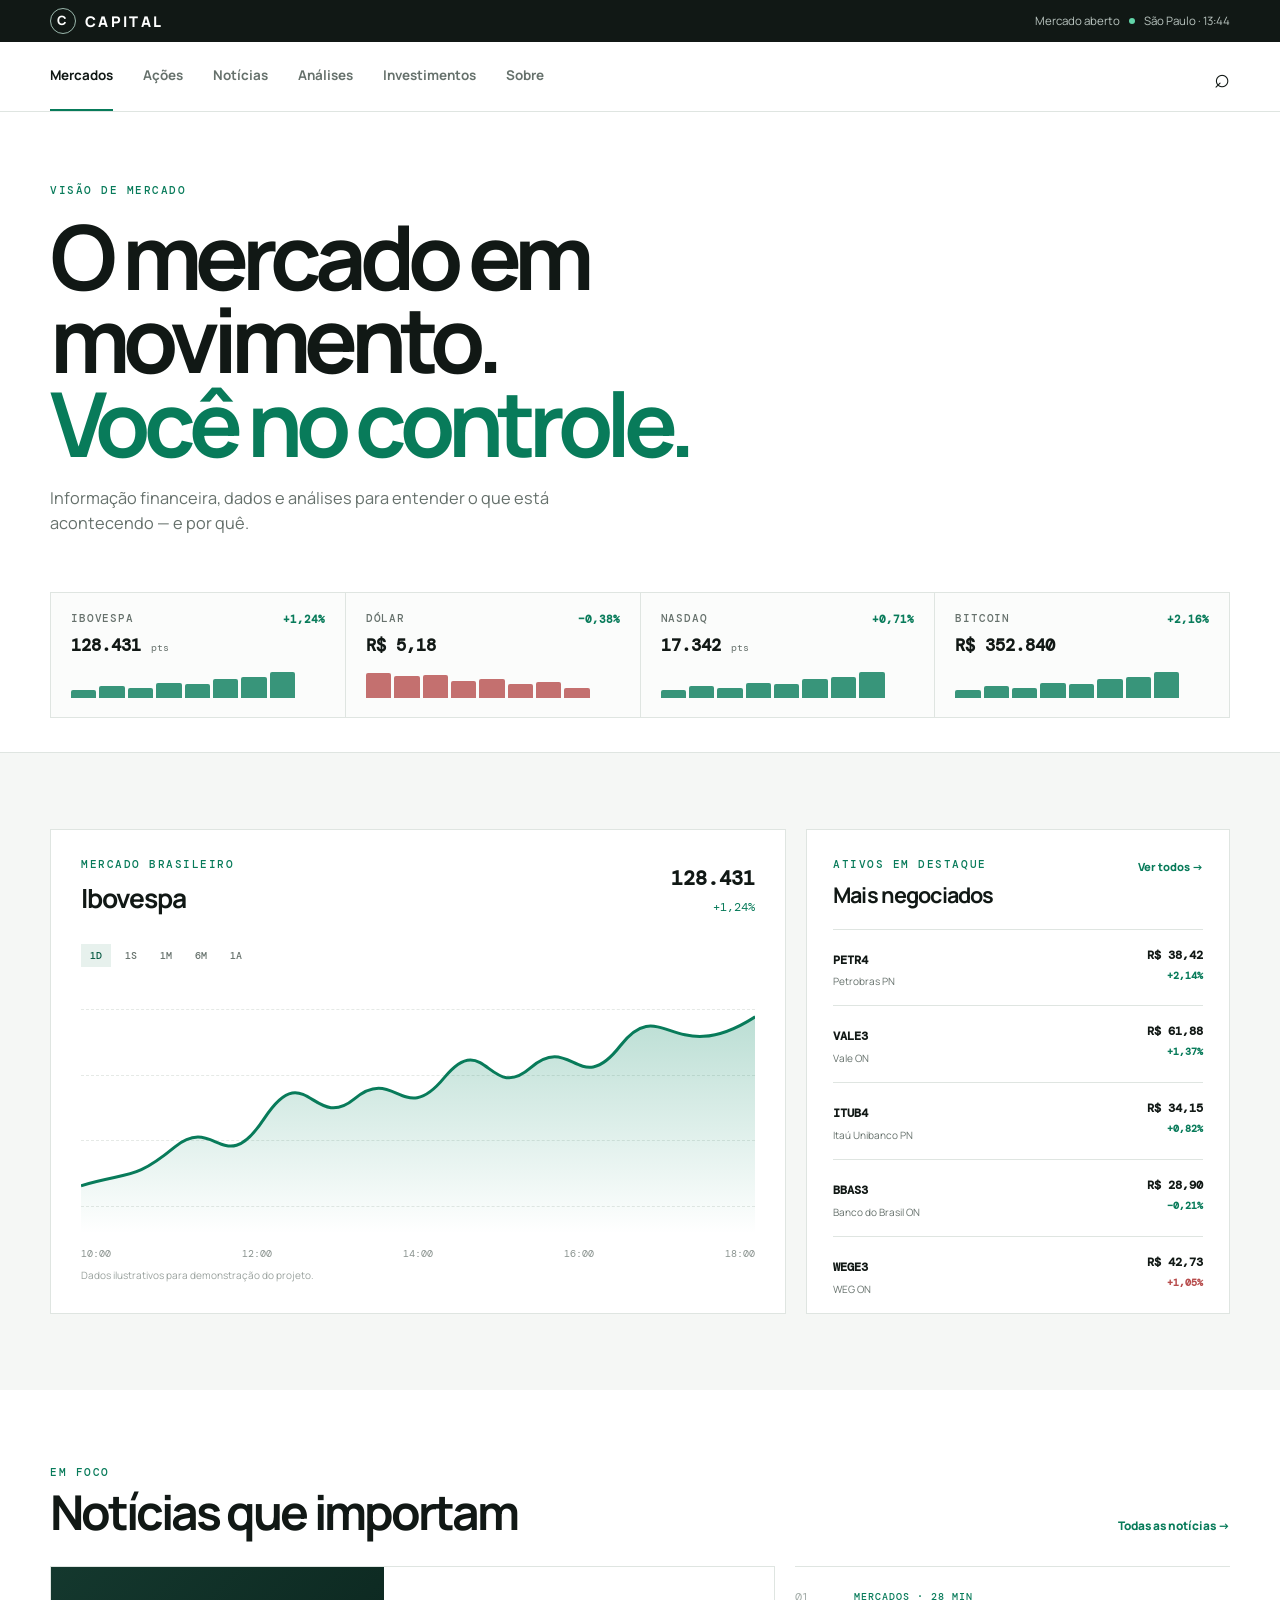
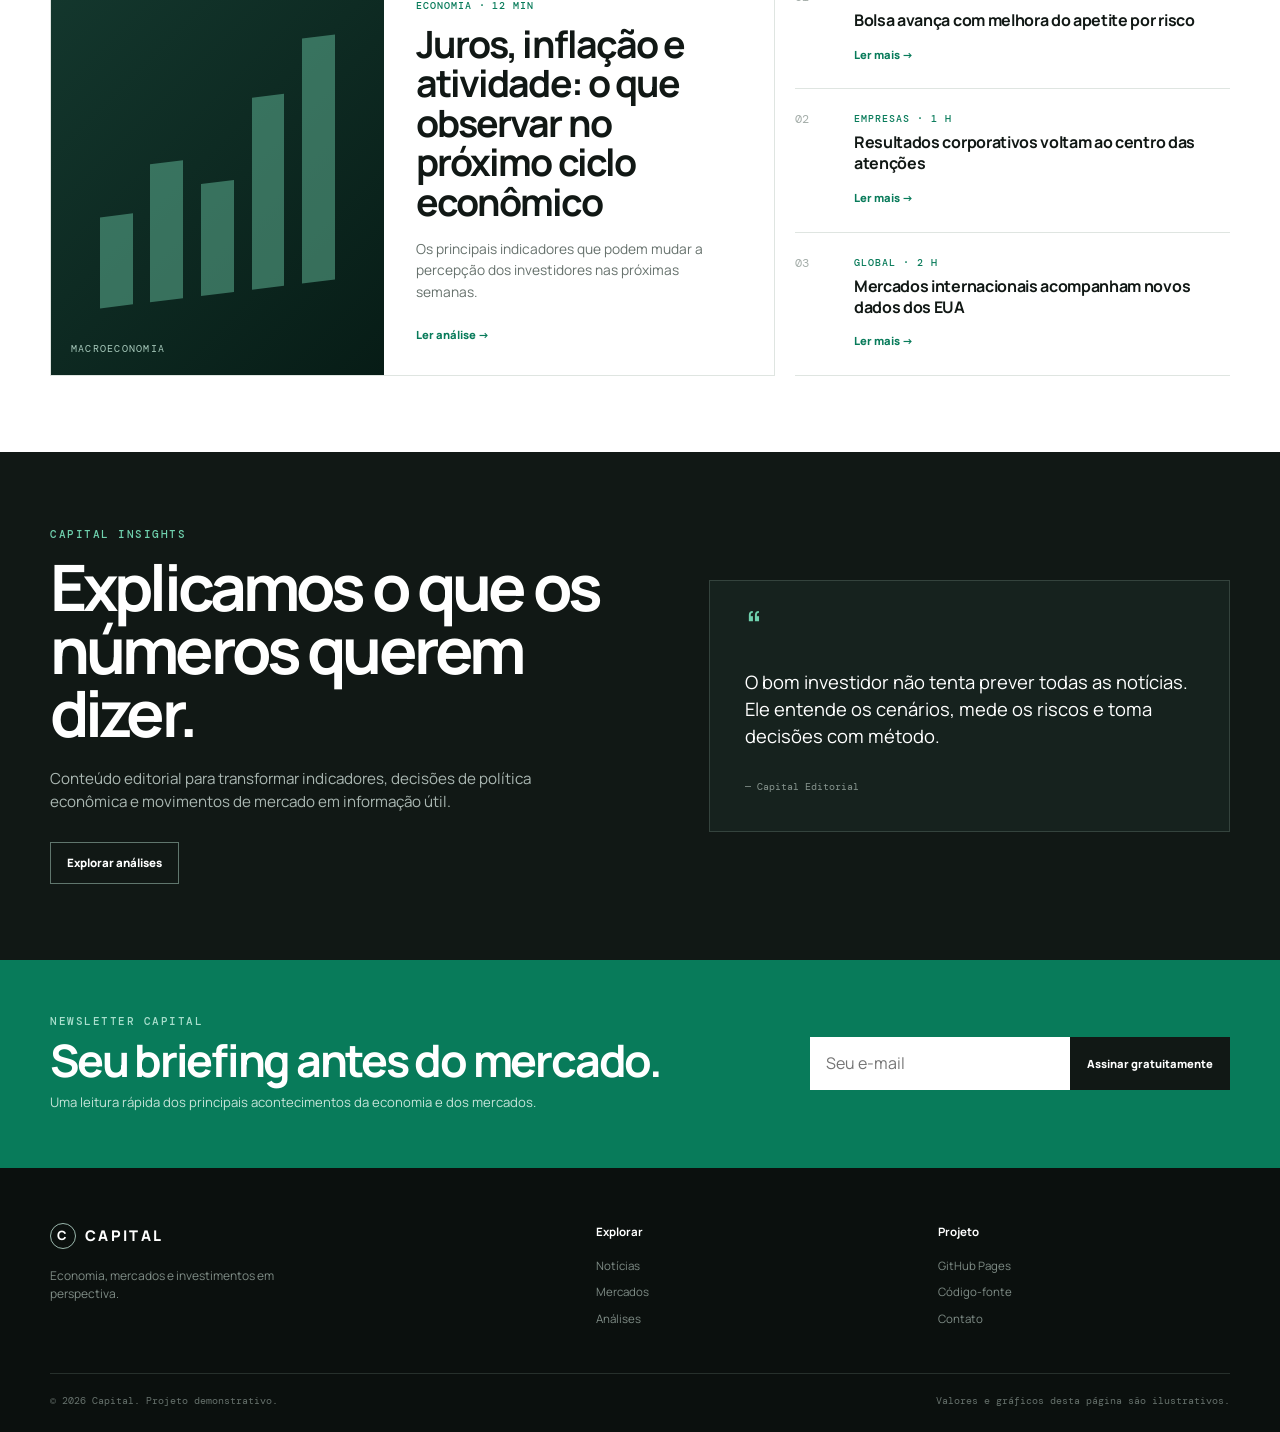
==== commit f21dae85: "Add files via upload" ====
--- a/index.html
+++ b/index.html
@@ -3,136 +3,201 @@
 <head>
   <meta charset="UTF-8">
   <meta name="viewport" content="width=device-width, initial-scale=1.0">
-  <meta name="description" content="Economia em Foco — notícias, análises e conteúdos sobre economia, investimentos e mercado.">
-  <title>Economia em Foco</title>
+  <meta name="description" content="Capital — portal financeiro moderno com notícias, mercado e investimentos.">
+  <title>Capital — Portal Financeiro</title>
   <link rel="stylesheet" href="style.css">
 </head>
 <body>
-  <header class="site-header">
-    <div class="container header-content">
-      <a href="#" class="logo">Economia<span> em Foco</span></a>
-      <nav aria-label="Navegação principal">
-        <a href="#inicio">Início</a>
-        <a href="#mercado">Mercado</a>
-        <a href="#financas">Finanças</a>
+  <header class="topbar">
+    <div class="container topbar-inner">
+      <a class="brand" href="#">
+        <span class="brand-mark">C</span>
+        <span>CAPITAL</span>
+      </a>
+      <div class="topbar-info">
+        <span>Mercado aberto</span>
+        <span class="live-dot"></span>
+        <span>São Paulo · 13:44</span>
+      </div>
+    </div>
+  </header>
+
+  <nav class="navbar">
+    <div class="container nav-inner">
+      <button class="menu-toggle" aria-label="Abrir menu" aria-expanded="false">
+        <span></span><span></span><span></span>
+      </button>
+      <div class="nav-links">
+        <a class="active" href="#inicio">Mercados</a>
+        <a href="#acoes">Ações</a>
+        <a href="#noticias">Notícias</a>
+        <a href="#analises">Análises</a>
         <a href="#investimentos">Investimentos</a>
         <a href="#sobre">Sobre</a>
-      </nav>
+      </div>
+      <a class="search" href="#buscar" aria-label="Pesquisar">⌕</a>
     </div>
-  </header>
+  </nav>
 
   <main id="inicio">
     <section class="hero">
-      <div class="container hero-grid">
+      <div class="container">
+        <div class="hero-copy">
+          <p class="kicker">VISÃO DE MERCADO</p>
+          <h1>O mercado em movimento.<br><em>Você no controle.</em></h1>
+          <p class="hero-subtitle">Informação financeira, dados e análises para entender o que está acontecendo — e por quê.</p>
+        </div>
+
+        <div class="ticker-grid" id="acoes">
+          <article class="ticker-card">
+            <div><span class="ticker-name">IBOVESPA</span><span class="ticker-value">+1,24%</span></div>
+            <strong>128.431 <small>pts</small></strong>
+            <div class="sparkline up" aria-hidden="true"><i></i><i></i><i></i><i></i><i></i><i></i><i></i><i></i></div>
+          </article>
+          <article class="ticker-card">
+            <div><span class="ticker-name">DÓLAR</span><span class="ticker-value">−0,38%</span></div>
+            <strong>R$ 5,18</strong>
+            <div class="sparkline down" aria-hidden="true"><i></i><i></i><i></i><i></i><i></i><i></i><i></i><i></i></div>
+          </article>
+          <article class="ticker-card">
+            <div><span class="ticker-name">NASDAQ</span><span class="ticker-value">+0,71%</span></div>
+            <strong>17.342 <small>pts</small></strong>
+            <div class="sparkline up" aria-hidden="true"><i></i><i></i><i></i><i></i><i></i><i></i><i></i><i></i></div>
+          </article>
+          <article class="ticker-card">
+            <div><span class="ticker-name">BITCOIN</span><span class="ticker-value">+2,16%</span></div>
+            <strong>R$ 352.840</strong>
+            <div class="sparkline up" aria-hidden="true"><i></i><i></i><i></i><i></i><i></i><i></i><i></i><i></i></div>
+          </article>
+        </div>
+      </div>
+    </section>
+
+    <section class="dashboard section">
+      <div class="container dashboard-grid">
+        <div class="chart-panel">
+          <div class="panel-header">
+            <div>
+              <p class="kicker">MERCADO BRASILEIRO</p>
+              <h2>Ibovespa</h2>
+            </div>
+            <div class="chart-price"><strong>128.431</strong><span>+1,24%</span></div>
+          </div>
+          <div class="chart-tabs"><button class="selected">1D</button><button>1S</button><button>1M</button><button>6M</button><button>1A</button></div>
+          <div class="chart" aria-label="Gráfico ilustrativo do Ibovespa">
+            <div class="gridline g1"></div><div class="gridline g2"></div><div class="gridline g3"></div><div class="gridline g4"></div>
+            <svg viewBox="0 0 900 260" preserveAspectRatio="none" role="img">
+              <defs>
+                <linearGradient id="area" x1="0" y1="0" x2="0" y2="1">
+                  <stop offset="0" stop-color="#0d8a66" stop-opacity=".28"/>
+                  <stop offset="1" stop-color="#0d8a66" stop-opacity="0"/>
+                </linearGradient>
+              </defs>
+              <path class="area" d="M0,210 C65,195 70,205 125,170 S190,205 245,140 S310,155 365,120 S430,150 485,98 S545,125 600,88 S665,120 720,65 S790,90 900,35 L900,260 L0,260 Z"/>
+              <path class="line" d="M0,210 C65,195 70,205 125,170 S190,205 245,140 S310,155 365,120 S430,150 485,98 S545,125 600,88 S665,120 720,65 S790,90 900,35"/>
+            </svg>
+            <div class="chart-labels"><span>10:00</span><span>12:00</span><span>14:00</span><span>16:00</span><span>18:00</span></div>
+          </div>
+          <p class="disclaimer">Dados ilustrativos para demonstração do projeto.</p>
+        </div>
+
+        <aside class="market-list">
+          <div class="panel-header compact">
+            <div><p class="kicker">ATIVOS EM DESTAQUE</p><h2>Mais negociados</h2></div>
+            <a href="#">Ver todos →</a>
+          </div>
+          <div class="asset"><div><b>PETR4</b><small>Petrobras PN</small></div><strong>R$ 38,42 <span>+2,14%</span></strong></div>
+          <div class="asset"><div><b>VALE3</b><small>Vale ON</small></div><strong>R$ 61,88 <span>+1,37%</span></strong></div>
+          <div class="asset"><div><b>ITUB4</b><small>Itaú Unibanco PN</small></div><strong>R$ 34,15 <span>+0,82%</span></strong></div>
+          <div class="asset"><div><b>BBAS3</b><small>Banco do Brasil ON</small></div><strong>R$ 28,90 <span>−0,21%</span></strong></div>
+          <div class="asset"><div><b>WEGE3</b><small>WEG ON</small></div><strong>R$ 42,73 <span>+1,05%</span></strong></div>
+        </aside>
+      </div>
+    </section>
+
+    <section class="news section" id="noticias">
+      <div class="container">
+        <div class="section-title">
+          <div><p class="kicker">EM FOCO</p><h2>Notícias que importam</h2></div>
+          <a href="#">Todas as notícias →</a>
+        </div>
+
+        <div class="news-grid">
+          <article class="lead-news">
+            <div class="image-placeholder">
+              <span>MACROECONOMIA</span>
+              <div class="abstract-bars"><i></i><i></i><i></i><i></i><i></i></div>
+            </div>
+            <div class="news-content">
+              <p class="meta">ECONOMIA · 12 MIN</p>
+              <h3>Juros, inflação e atividade: o que observar no próximo ciclo econômico</h3>
+              <p>Os principais indicadores que podem mudar a percepção dos investidores nas próximas semanas.</p>
+              <a href="#">Ler análise →</a>
+            </div>
+          </article>
+
+          <div class="side-news">
+            <article class="news-item">
+              <span class="news-number">01</span>
+              <div><p class="meta">MERCADOS · 28 MIN</p><h3>Bolsa avança com melhora do apetite por risco</h3><a href="#">Ler mais →</a></div>
+            </article>
+            <article class="news-item">
+              <span class="news-number">02</span>
+              <div><p class="meta">EMPRESAS · 1 H</p><h3>Resultados corporativos voltam ao centro das atenções</h3><a href="#">Ler mais →</a></div>
+            </article>
+            <article class="news-item">
+              <span class="news-number">03</span>
+              <div><p class="meta">GLOBAL · 2 H</p><h3>Mercados internacionais acompanham novos dados dos EUA</h3><a href="#">Ler mais →</a></div>
+            </article>
+          </div>
+        </div>
+      </div>
+    </section>
+
+    <section class="insights section" id="analises">
+      <div class="container insight-grid">
         <div>
-          <p class="eyebrow">ECONOMIA • MERCADO • FINANÇAS</p>
-          <h1>Informação econômica para tomar decisões melhores.</h1>
-          <p class="hero-text">
-            Análises, notícias e explicações sobre os principais movimentos da economia
-            brasileira e global, em uma linguagem clara e objetiva.
-          </p>
-          <a class="button" href="#artigos">Ler os destaques</a>
-        </div>
-
-        <aside class="market-card" aria-label="Resumo do mercado">
-          <div class="market-header">
-            <span>Panorama do mercado</span>
-            <span class="status">● Atualizado</span>
-          </div>
-          <div class="market-row"><span>Ibovespa</span><strong>+1,24%</strong></div>
-          <div class="market-row"><span>Dólar</span><strong>R$ 5,18</strong></div>
-          <div class="market-row"><span>Selic</span><strong>10,50%</strong></div>
-          <div class="market-row"><span>IPCA</span><strong>4,21%</strong></div>
-          <small>Valores ilustrativos para demonstração do layout.</small>
-        </aside>
-      </div>
-    </section>
-
-    <section class="section" id="artigos">
-      <div class="container">
-        <div class="section-heading">
-          <div>
-            <p class="eyebrow">DESTAQUES</p>
-            <h2>Últimas análises</h2>
-          </div>
-          <a href="#">Ver todos →</a>
-        </div>
-
-        <div class="articles-grid">
-          <article class="featured-card">
-            <div class="article-tag">Mercado</div>
-            <h3>O que os juros significam para a economia e para o seu bolso?</h3>
-            <p>Entenda como as decisões de política monetária afetam crédito, consumo, investimentos e empresas.</p>
-            <a href="#">Continuar lendo →</a>
-          </article>
-
-          <article class="article-card">
-            <div class="article-number">01</div>
-            <div>
-              <div class="article-tag">Investimentos</div>
-              <h3>Como montar uma carteira pensando no longo prazo</h3>
-              <p>Princípios básicos para diversificação e gestão de risco.</p>
-              <a href="#">Ler artigo →</a>
-            </div>
-          </article>
-
-          <article class="article-card">
-            <div class="article-number">02</div>
-            <div>
-              <div class="article-tag">Brasil</div>
-              <h3>Inflação: como interpretar os principais indicadores</h3>
-              <p>Uma explicação simples sobre IPCA, inflação acumulada e poder de compra.</p>
-              <a href="#">Ler artigo →</a>
-            </div>
-          </article>
-
-          <article class="article-card">
-            <div class="article-number">03</div>
-            <div>
-              <div class="article-tag">Global</div>
-              <h3>Por que a economia mundial influencia o Brasil?</h3>
-              <p>Dólar, commodities, comércio internacional e seus efeitos no mercado brasileiro.</p>
-              <a href="#">Ler artigo →</a>
-            </div>
-          </article>
-        </div>
-      </div>
-    </section>
-
-    <section class="newsletter">
-      <div class="container newsletter-box">
-        <div>
-          <p class="eyebrow">NEWSLETTER</p>
-          <h2>Economia sem complicação.</h2>
-          <p>Receba os principais acontecimentos da semana diretamente no seu e-mail.</p>
-        </div>
-        <form>
-          <label for="email" class="sr-only">Seu e-mail</label>
-          <input id="email" type="email" placeholder="Seu melhor e-mail" required>
-          <button type="submit">Assinar</button>
-        </form>
-      </div>
-    </section>
-
-    <section class="section about" id="sobre">
-      <div class="container about-grid">
-        <div>
-          <p class="eyebrow">SOBRE O PROJETO</p>
-          <h2>Um blog simples, moderno e pronto para o GitHub Pages.</h2>
-        </div>
-        <p>
-          Este projeto foi criado apenas com HTML e CSS, sem frameworks ou dependências.
-          Você pode personalizar textos, cores e artigos e publicar gratuitamente usando o GitHub Pages.
-        </p>
+          <p class="kicker">CAPITAL INSIGHTS</p>
+          <h2>Explicamos o que os números querem dizer.</h2>
+          <p class="insight-copy">Conteúdo editorial para transformar indicadores, decisões de política econômica e movimentos de mercado em informação útil.</p>
+          <a class="outline-button" href="#">Explorar análises</a>
+        </div>
+        <div class="quote-card">
+          <span class="quote-mark">“</span>
+          <p>O bom investidor não tenta prever todas as notícias. Ele entende os cenários, mede os riscos e toma decisões com método.</p>
+          <small>— Capital Editorial</small>
+        </div>
+      </div>
+    </section>
+
+    <section class="newsletter" id="investimentos">
+      <div class="container newsletter-inner">
+        <div><p class="kicker">NEWSLETTER CAPITAL</p><h2>Seu briefing antes do mercado.</h2><p>Uma leitura rápida dos principais acontecimentos da economia e dos mercados.</p></div>
+        <form><input type="email" placeholder="Seu e-mail" aria-label="Seu e-mail" required><button type="submit">Assinar gratuitamente</button></form>
       </div>
     </section>
   </main>
 
-  <footer class="site-footer">
-    <div class="container footer-content">
-      <strong>Economia em Foco</strong>
-      <span>© 2026 • Projeto demonstrativo</span>
+  <footer class="footer" id="sobre">
+    <div class="container footer-grid">
+      <div><a class="brand" href="#"><span class="brand-mark">C</span><span>CAPITAL</span></a><p>Economia, mercados e investimentos em perspectiva.</p></div>
+      <div><b>Explorar</b><a href="#noticias">Notícias</a><a href="#acoes">Mercados</a><a href="#analises">Análises</a></div>
+      <div><b>Projeto</b><a href="#">GitHub Pages</a><a href="#">Código-fonte</a><a href="#">Contato</a></div>
     </div>
+    <div class="container footer-bottom"><span>© 2026 Capital. Projeto demonstrativo.</span><span>Valores e gráficos desta página são ilustrativos.</span></div>
   </footer>
+
+  <script>
+    const menu = document.querySelector('.menu-toggle');
+    const links = document.querySelector('.nav-links');
+    menu.addEventListener('click', () => {
+      const open = links.classList.toggle('open');
+      menu.setAttribute('aria-expanded', open);
+    });
+    links.querySelectorAll('a').forEach(link => link.addEventListener('click', () => {
+      links.classList.remove('open');
+      menu.setAttribute('aria-expanded', 'false');
+    }));
+  </script>
 </body>
 </html>
--- a/style.css
+++ b/style.css
@@ -1,437 +1,185 @@
-/* Economia em Foco — estilo para GitHub Pages */
+@import url('https://fonts.googleapis.com/css2?family=DM+Mono:wght@400;500&family=Manrope:wght@400;500;600;700;800&display=swap');
+
 :root {
-  --bg: #f5f7f4;
-  --surface: #ffffff;
-  --text: #17211b;
-  --muted: #68736c;
-  --line: #dfe5e0;
-  --accent: #0b6b4f;
-  --accent-dark: #084d3a;
-  --soft: #e5f0eb;
-  --max-width: 1120px;
+  --ink: #111815;
+  --muted: #66716c;
+  --paper: #f5f7f5;
+  --white: #ffffff;
+  --line: #dfe5e1;
+  --green: #087b5a;
+  --green-dark: #075a43;
+  --green-soft: #e7f1ed;
+  --red: #b74c4c;
+  --max: 1180px;
 }
 
-* {
-  box-sizing: border-box;
-  margin: 0;
-  padding: 0;
+* { box-sizing: border-box; margin: 0; padding: 0; }
+html { scroll-behavior: smooth; }
+body {
+  background: var(--paper);
+  color: var(--ink);
+  font-family: Manrope, system-ui, sans-serif;
+  line-height: 1.55;
 }
+a { color: inherit; text-decoration: none; }
+button, input { font: inherit; }
 
-html {
-  scroll-behavior: smooth;
+.container { width: min(calc(100% - 48px), var(--max)); margin-inline: auto; }
+
+.topbar { background: var(--ink); color: #fff; }
+.topbar-inner { min-height: 42px; display: flex; justify-content: space-between; align-items: center; }
+.brand { display: inline-flex; align-items: center; gap: 9px; font-weight: 800; letter-spacing: .16em; font-size: .92rem; }
+.brand-mark {
+  width: 26px; height: 26px; display: grid; place-items: center;
+  border: 1px solid #9ab7ac; border-radius: 50%; font-size: .8rem;
 }
+.topbar-info { display: flex; align-items: center; gap: 9px; color: #b8c3be; font-size: .72rem; }
+.live-dot { width: 6px; height: 6px; border-radius: 50%; background: #62d5a9; }
 
-body {
-  font-family: Inter, ui-sans-serif, system-ui, -apple-system, BlinkMacSystemFont,
-    "Segoe UI", sans-serif;
-  background: var(--bg);
-  color: var(--text);
-  line-height: 1.6;
+.navbar { background: var(--white); border-bottom: 1px solid var(--line); position: sticky; top: 0; z-index: 20; }
+.nav-inner { min-height: 66px; display: flex; align-items: center; justify-content: space-between; }
+.nav-links { display: flex; gap: 30px; align-items: center; }
+.nav-links a { color: var(--muted); font-size: .84rem; font-weight: 700; padding: 23px 0; border-bottom: 2px solid transparent; }
+.nav-links a:hover, .nav-links a.active { color: var(--ink); border-color: var(--green); }
+.search { font-size: 1.7rem; line-height: 1; }
+.menu-toggle { display: none; border: 0; background: none; width: 34px; cursor: pointer; }
+.menu-toggle span { display: block; height: 2px; background: var(--ink); margin: 5px 0; }
+
+.hero { background: var(--white); border-bottom: 1px solid var(--line); padding: 72px 0 34px; }
+.kicker { color: var(--green); font: 500 .68rem/1.2 "DM Mono", monospace; letter-spacing: .14em; }
+.hero h1 { font-size: clamp(3rem, 7vw, 6.6rem); line-height: .93; letter-spacing: -.075em; margin: 17px 0 22px; max-width: 950px; }
+.hero h1 em { color: var(--green); font-style: normal; }
+.hero-subtitle { color: var(--muted); max-width: 590px; font-size: 1.02rem; }
+
+.ticker-grid { display: grid; grid-template-columns: repeat(4, 1fr); margin-top: 56px; border: 1px solid var(--line); border-right: 0; }
+.ticker-card { padding: 19px 20px; background: #fbfcfb; border-right: 1px solid var(--line); }
+.ticker-card > div:first-child { display: flex; justify-content: space-between; gap: 10px; margin-bottom: 7px; }
+.ticker-name { font: 500 .66rem "DM Mono", monospace; letter-spacing: .08em; color: var(--muted); }
+.ticker-value { font: 600 .7rem "DM Mono", monospace; color: var(--green); }
+.ticker-card strong { font: 800 1.05rem "DM Mono", monospace; }
+.ticker-card small { color: var(--muted); font-size: .65rem; font-weight: 400; }
+.sparkline { height: 28px; display: flex; align-items: end; gap: 3px; margin-top: 12px; }
+.sparkline i { display: block; width: 10%; background: var(--green); opacity: .8; border-radius: 2px 2px 0 0; }
+.sparkline i:nth-child(1) { height: 30%; }.sparkline i:nth-child(2) { height: 45%; }.sparkline i:nth-child(3) { height: 35%; }.sparkline i:nth-child(4) { height: 55%; }.sparkline i:nth-child(5) { height: 50%; }.sparkline i:nth-child(6) { height: 68%; }.sparkline i:nth-child(7) { height: 75%; }.sparkline i:nth-child(8) { height: 95%; }
+.sparkline.down i { background: var(--red); }
+.sparkline.down i:nth-child(1) { height: 90%; }.sparkline.down i:nth-child(2) { height: 78%; }.sparkline.down i:nth-child(3) { height: 84%; }.sparkline.down i:nth-child(4) { height: 60%; }.sparkline.down i:nth-child(5) { height: 70%; }.sparkline.down i:nth-child(6) { height: 50%; }.sparkline.down i:nth-child(7) { height: 58%; }.sparkline.down i:nth-child(8) { height: 38%; }
+.sparkline.down + * { color: var(--red); }
+
+.section { padding: 76px 0; }
+.dashboard { background: var(--paper); }
+.dashboard-grid { display: grid; grid-template-columns: 1.65fr .95fr; gap: 20px; }
+.chart-panel, .market-list { background: var(--white); border: 1px solid var(--line); }
+.chart-panel { padding: 28px 30px 20px; }
+.panel-header { display: flex; justify-content: space-between; gap: 20px; align-items: end; }
+.panel-header h2 { font-size: 1.65rem; letter-spacing: -.04em; margin-top: 7px; }
+.chart-price { text-align: right; font-family: "DM Mono", monospace; }
+.chart-price strong { display: block; font-size: 1.25rem; }
+.chart-price span { color: var(--green); font-size: .72rem; }
+.chart-tabs { display: flex; gap: 5px; margin: 25px 0 8px; }
+.chart-tabs button { border: 0; background: transparent; color: var(--muted); font: 500 .65rem "DM Mono", monospace; padding: 5px 9px; cursor: pointer; }
+.chart-tabs .selected { background: var(--green-soft); color: var(--green-dark); }
+.chart { height: 285px; position: relative; overflow: hidden; }
+.gridline { position: absolute; left: 0; right: 0; border-top: 1px dashed #e5e9e6; }
+.g1 { top: 12%; }.g2 { top: 35%; }.g3 { top: 58%; }.g4 { top: 81%; }
+.chart svg { position: absolute; inset: 8px 0 26px; width: 100%; height: calc(100% - 34px); }
+.chart .line { fill: none; stroke: var(--green); stroke-width: 3; vector-effect: non-scaling-stroke; }
+.chart .area { fill: url(#area); }
+.chart-labels { position: absolute; bottom: 0; left: 0; right: 0; display: flex; justify-content: space-between; color: #89928e; font: .62rem "DM Mono", monospace; }
+.disclaimer { color: #9aa29e; font-size: .63rem; margin-top: 8px; }
+.market-list { padding: 28px 26px 0; }
+.panel-header.compact { align-items: start; margin-bottom: 17px; }
+.panel-header.compact h2 { font-size: 1.35rem; }
+.panel-header.compact a { color: var(--green); font-size: .7rem; font-weight: 800; }
+.asset { display: flex; justify-content: space-between; gap: 15px; padding: 17px 0; border-top: 1px solid var(--line); font-family: "DM Mono", monospace; }
+.asset b { font-size: .78rem; }
+.asset small { display: block; color: var(--muted); font: .63rem Manrope, sans-serif; margin-top: 3px; }
+.asset > strong { text-align: right; font-size: .72rem; }
+.asset strong span { display: block; color: var(--green); font-size: .62rem; margin-top: 3px; }
+.asset:last-child strong span { color: var(--red); }
+
+.news { background: var(--white); }
+.section-title { display: flex; justify-content: space-between; align-items: end; gap: 20px; margin-bottom: 30px; }
+.section-title h2 { font-size: clamp(2rem, 4vw, 3rem); letter-spacing: -.06em; line-height: 1; margin-top: 9px; }
+.section-title > a { color: var(--green); font-size: .74rem; font-weight: 800; }
+.news-grid { display: grid; grid-template-columns: 1.25fr .75fr; gap: 20px; }
+.lead-news { border: 1px solid var(--line); display: grid; grid-template-columns: .92fr 1.08fr; }
+.image-placeholder { min-height: 360px; background: linear-gradient(135deg, #14382e, #071c16); position: relative; overflow: hidden; display: flex; align-items: end; padding: 20px; color: #a7c9bb; font: .64rem "DM Mono", monospace; letter-spacing: .12em; }
+.abstract-bars { position: absolute; inset: 15% 12% 20% 12%; display: flex; align-items: end; justify-content: center; gap: 7%; opacity: .55; transform: skewY(-7deg); }
+.abstract-bars i { width: 13%; background: #5cae90; }
+.abstract-bars i:nth-child(1) { height: 34%; }.abstract-bars i:nth-child(2) { height: 52%; }.abstract-bars i:nth-child(3) { height: 42%; }.abstract-bars i:nth-child(4) { height: 72%; }.abstract-bars i:nth-child(5) { height: 92%; }
+.news-content { padding: 32px; display: flex; flex-direction: column; justify-content: center; }
+.meta { color: var(--green); font: 500 .62rem "DM Mono", monospace; letter-spacing: .1em; }
+.news-content h3 { font-size: clamp(1.5rem, 3vw, 2.35rem); line-height: 1.05; letter-spacing: -.05em; margin: 12px 0 17px; }
+.news-content > p:not(.meta) { color: var(--muted); font-size: .86rem; margin-bottom: 24px; }
+.news-content a, .news-item a { color: var(--green); font-size: .7rem; font-weight: 800; }
+.side-news { border-top: 1px solid var(--line); }
+.news-item { display: grid; grid-template-columns: 44px 1fr; gap: 15px; padding: 23px 0; border-bottom: 1px solid var(--line); }
+.news-number { color: #a5aeaa; font: .72rem "DM Mono", monospace; }
+.news-item h3 { font-size: 1rem; line-height: 1.3; letter-spacing: -.02em; margin: 7px 0 10px; }
+
+.insights { background: var(--ink); color: #fff; }
+.insight-grid { display: grid; grid-template-columns: 1fr .9fr; gap: 80px; align-items: center; }
+.insights .kicker { color: #6fd0ad; }
+.insights h2 { font-size: clamp(2.3rem, 5vw, 4.2rem); line-height: .98; letter-spacing: -.06em; max-width: 650px; margin: 15px 0 22px; }
+.insight-copy { color: #aab7b2; max-width: 540px; font-size: .95rem; margin-bottom: 28px; }
+.outline-button { display: inline-block; border: 1px solid #60766d; padding: 11px 16px; font-size: .72rem; font-weight: 800; }
+.outline-button:hover { background: #fff; color: var(--ink); }
+.quote-card { border: 1px solid #34433d; padding: 35px; background: #16221e; }
+.quote-mark { color: #6fd0ad; font-size: 3rem; line-height: .5; }
+.quote-card p { font-size: 1.15rem; line-height: 1.45; margin: 17px 0 22px; }
+.quote-card small { color: #87958f; font: .65rem "DM Mono", monospace; }
+
+.newsletter { background: var(--green); color: #fff; padding: 55px 0; }
+.newsletter-inner { display: flex; justify-content: space-between; align-items: center; gap: 45px; }
+.newsletter .kicker { color: #a9dfcd; }
+.newsletter h2 { font-size: clamp(1.8rem, 4vw, 2.8rem); letter-spacing: -.05em; line-height: 1; margin: 10px 0 10px; }
+.newsletter-inner p:last-child { color: #c6e4d9; font-size: .82rem; }
+.newsletter form { display: flex; min-width: min(100%, 420px); }
+.newsletter input { width: 100%; border: 0; padding: 14px 16px; outline: none; }
+.newsletter button { border: 0; background: var(--ink); color: #fff; padding: 0 17px; font-size: .7rem; font-weight: 800; cursor: pointer; white-space: nowrap; }
+
+.footer { background: #0b100e; color: #fff; padding: 55px 0 25px; }
+.footer-grid { display: grid; grid-template-columns: 1.7fr 1fr 1fr; gap: 50px; }
+.footer-grid > div { display: flex; flex-direction: column; gap: 9px; }
+.footer-grid > div:first-child p { color: #7f8c86; max-width: 280px; font-size: .75rem; margin-top: 9px; }
+.footer-grid b { color: #fff; font-size: .72rem; margin-bottom: 7px; }
+.footer-grid a:not(.brand) { color: #7f8c86; font-size: .72rem; }
+.footer-grid a:hover { color: #fff; }
+.footer-bottom { display: flex; justify-content: space-between; gap: 20px; border-top: 1px solid #27302c; padding-top: 20px; margin-top: 45px; color: #66716c; font: .6rem "DM Mono", monospace; }
+
+@media (max-width: 900px) {
+  .nav-links { gap: 17px; }
+  .dashboard-grid, .news-grid, .insight-grid { grid-template-columns: 1fr; }
+  .ticker-grid { grid-template-columns: repeat(2, 1fr); }
+  .lead-news { grid-template-columns: 1fr; }
+  .image-placeholder { min-height: 240px; }
+  .insight-grid { gap: 40px; }
+  .newsletter-inner { align-items: stretch; flex-direction: column; }
 }
-
-a {
-  color: inherit;
-  text-decoration: none;
+@media (max-width: 680px) {
+  .container { width: min(calc(100% - 30px), var(--max)); }
+  .topbar-info { display: none; }
+  .navbar { position: relative; }
+  .nav-inner { min-height: 58px; }
+  .menu-toggle { display: block; }
+  .nav-links { display: none; position: absolute; left: 15px; right: 15px; top: 58px; background: #fff; border: 1px solid var(--line); box-shadow: 0 12px 25px #11181512; padding: 8px 18px; flex-direction: column; align-items: stretch; gap: 0; }
+  .nav-links.open { display: flex; }
+  .nav-links a { padding: 13px 0; border-bottom: 1px solid var(--line); }
+  .nav-links a:last-child { border: 0; }
+  .hero { padding-top: 48px; }
+  .hero h1 { font-size: 3.2rem; }
+  .ticker-grid { grid-template-columns: 1fr; border-right: 1px solid var(--line); }
+  .ticker-card { border-right: 0; border-bottom: 1px solid var(--line); }
+  .ticker-card:last-child { border-bottom: 0; }
+  .section { padding: 55px 0; }
+  .panel-header, .section-title { align-items: start; flex-direction: column; }
+  .chart-panel { padding: 23px 18px 18px; }
+  .market-list { padding: 23px 18px 0; }
+  .chart { height: 230px; }
+  .news-content { padding: 24px; }
+  .newsletter form { min-width: 0; flex-direction: column; gap: 8px; }
+  .newsletter button { padding: 13px; }
+  .footer-grid { grid-template-columns: 1fr 1fr; }
+  .footer-grid > div:first-child { grid-column: span 2; }
+  .footer-bottom { flex-direction: column; }
 }
-
-.container {
-  width: min(100% - 40px, var(--max-width));
-  margin-inline: auto;
-}
-
-.site-header {
-  background: rgba(255, 255, 255, 0.94);
-  border-bottom: 1px solid var(--line);
-  position: sticky;
-  top: 0;
-  z-index: 10;
-  backdrop-filter: blur(10px);
-}
-
-.header-content {
-  min-height: 76px;
-  display: flex;
-  align-items: center;
-  justify-content: space-between;
-  gap: 30px;
-}
-
-.logo {
-  font-size: 1.25rem;
-  font-weight: 850;
-  letter-spacing: -0.04em;
-}
-
-.logo span {
-  color: var(--accent);
-}
-
-nav {
-  display: flex;
-  gap: 24px;
-  color: var(--muted);
-  font-size: 0.92rem;
-  font-weight: 650;
-}
-
-nav a:hover,
-.section-heading a:hover,
-.article-card a:hover,
-.featured-card a:hover {
-  color: var(--accent);
-}
-
-.hero {
-  padding: 88px 0 76px;
-  background:
-    radial-gradient(circle at 85% 20%, rgba(11, 107, 79, 0.13), transparent 30%),
-    linear-gradient(180deg, #fbfcfb 0%, var(--bg) 100%);
-}
-
-.hero-grid {
-  display: grid;
-  grid-template-columns: 1.4fr 0.8fr;
-  gap: 70px;
-  align-items: center;
-}
-
-.eyebrow {
-  color: var(--accent);
-  font-size: 0.74rem;
-  font-weight: 850;
-  letter-spacing: 0.16em;
-  margin-bottom: 14px;
-}
-
-h1 {
-  max-width: 760px;
-  font-size: clamp(2.6rem, 6vw, 5rem);
-  line-height: 0.98;
-  letter-spacing: -0.065em;
-  margin-bottom: 24px;
-}
-
-.hero-text {
-  max-width: 660px;
-  color: var(--muted);
-  font-size: 1.08rem;
-  margin-bottom: 32px;
-}
-
-.button,
-.newsletter button {
-  display: inline-block;
-  border: 0;
-  background: var(--accent);
-  color: #fff;
-  padding: 13px 20px;
-  border-radius: 8px;
-  font-weight: 750;
-  cursor: pointer;
-}
-
-.button:hover,
-.newsletter button:hover {
-  background: var(--accent-dark);
-}
-
-.market-card {
-  background: var(--surface);
-  border: 1px solid var(--line);
-  border-radius: 16px;
-  padding: 26px;
-  box-shadow: 0 18px 50px rgba(23, 33, 27, 0.08);
-}
-
-.market-header {
-  display: flex;
-  justify-content: space-between;
-  gap: 12px;
-  padding-bottom: 18px;
-  border-bottom: 1px solid var(--line);
-  font-weight: 800;
-}
-
-.status {
-  color: var(--accent);
-  font-size: 0.75rem;
-}
-
-.market-row {
-  display: flex;
-  justify-content: space-between;
-  padding: 17px 0;
-  border-bottom: 1px solid var(--line);
-}
-
-.market-row strong {
-  color: var(--accent);
-}
-
-.market-card small {
-  display: block;
-  color: var(--muted);
-  font-size: 0.72rem;
-  margin-top: 18px;
-}
-
-.section {
-  padding: 84px 0;
-}
-
-.section-heading {
-  display: flex;
-  align-items: end;
-  justify-content: space-between;
-  gap: 20px;
-  margin-bottom: 34px;
-}
-
-.section-heading h2,
-.about h2,
-.newsletter h2 {
-  font-size: clamp(2rem, 4vw, 3rem);
-  line-height: 1.05;
-  letter-spacing: -0.045em;
-}
-
-.section-heading > a {
-  color: var(--accent);
-  font-weight: 750;
-}
-
-.articles-grid {
-  display: grid;
-  grid-template-columns: repeat(2, 1fr);
-  gap: 18px;
-}
-
-.featured-card,
-.article-card {
-  background: var(--surface);
-  border: 1px solid var(--line);
-  border-radius: 14px;
-  padding: 30px;
-}
-
-.featured-card {
-  grid-column: span 2;
-  min-height: 300px;
-  display: flex;
-  flex-direction: column;
-  justify-content: end;
-  background: var(--accent-dark);
-  color: #fff;
-}
-
-.featured-card .article-tag {
-  color: #a9e3ce;
-}
-
-.featured-card h3 {
-  max-width: 760px;
-  font-size: clamp(1.8rem, 4vw, 3rem);
-  line-height: 1.08;
-  letter-spacing: -0.04em;
-  margin: 8px 0 16px;
-}
-
-.featured-card p {
-  max-width: 700px;
-  color: #d7e6df;
-  margin-bottom: 20px;
-}
-
-.featured-card a {
-  color: #fff;
-  font-weight: 800;
-}
-
-.article-card {
-  display: grid;
-  grid-template-columns: 55px 1fr;
-  gap: 18px;
-}
-
-.article-number {
-  font-size: 1.5rem;
-  font-weight: 850;
-  color: var(--line);
-}
-
-.article-tag {
-  color: var(--accent);
-  font-size: 0.72rem;
-  font-weight: 850;
-  text-transform: uppercase;
-  letter-spacing: 0.12em;
-}
-
-.article-card h3 {
-  font-size: 1.35rem;
-  line-height: 1.2;
-  margin: 7px 0 10px;
-}
-
-.article-card p {
-  color: var(--muted);
-  margin-bottom: 16px;
-}
-
-.article-card a {
-  color: var(--accent);
-  font-weight: 800;
-  font-size: 0.9rem;
-}
-
-.newsletter {
-  padding: 10px 0 84px;
-}
-
-.newsletter-box {
-  background: var(--soft);
-  border: 1px solid #cfe0d8;
-  border-radius: 16px;
-  padding: 42px;
-  display: flex;
-  align-items: center;
-  justify-content: space-between;
-  gap: 40px;
-}
-
-.newsletter-box p:not(.eyebrow) {
-  color: var(--muted);
-  margin-top: 10px;
-}
-
-form {
-  display: flex;
-  min-width: min(100%, 410px);
-}
-
-input {
-  width: 100%;
-  border: 1px solid var(--line);
-  border-right: 0;
-  border-radius: 8px 0 0 8px;
-  padding: 13px 15px;
-  font: inherit;
-  outline: none;
-  background: #fff;
-}
-
-input:focus {
-  border-color: var(--accent);
-}
-
-.newsletter button {
-  border-radius: 0 8px 8px 0;
-  white-space: nowrap;
-}
-
-.about-grid {
-  display: grid;
-  grid-template-columns: 1fr 1fr;
-  gap: 70px;
-  align-items: start;
-}
-
-.about-grid > p {
-  color: var(--muted);
-  font-size: 1.05rem;
-}
-
-.site-footer {
-  border-top: 1px solid var(--line);
-  padding: 30px 0;
-  background: #fff;
-}
-
-.footer-content {
-  display: flex;
-  justify-content: space-between;
-  gap: 20px;
-  color: var(--muted);
-  font-size: 0.85rem;
-}
-
-.sr-only {
-  position: absolute;
-  width: 1px;
-  height: 1px;
-  padding: 0;
-  margin: -1px;
-  overflow: hidden;
-  clip: rect(0, 0, 0, 0);
-  white-space: nowrap;
-  border: 0;
-}
-
-@media (max-width: 800px) {
-  .header-content {
-    flex-direction: column;
-    justify-content: center;
-    padding: 16px 0;
-  }
-
-  nav {
-    flex-wrap: wrap;
-    justify-content: center;
-    gap: 12px 18px;
-  }
-
-  .hero {
-    padding-top: 60px;
-  }
-
-  .hero-grid,
-  .about-grid {
-    grid-template-columns: 1fr;
-    gap: 40px;
-  }
-
-  .articles-grid {
-    grid-template-columns: 1fr;
-  }
-
-  .featured-card {
-    grid-column: auto;
-  }
-
-  .newsletter-box {
-    align-items: stretch;
-    flex-direction: column;
-    padding: 30px;
-  }
-
-  form {
-    min-width: 0;
-  }
-}
-
-@media (max-width: 480px) {
-  .container {
-    width: min(100% - 28px, var(--max-width));
-  }
-
-  h1 {
-    font-size: 2.7rem;
-  }
-
-  .section {
-    padding: 60px 0;
-  }
-
-  .featured-card,
-  .article-card {
-    padding: 22px;
-  }
-
-  .article-card {
-    grid-template-columns: 40px 1fr;
-  }
-
-  .footer-content {
-    flex-direction: column;
-  }
-}
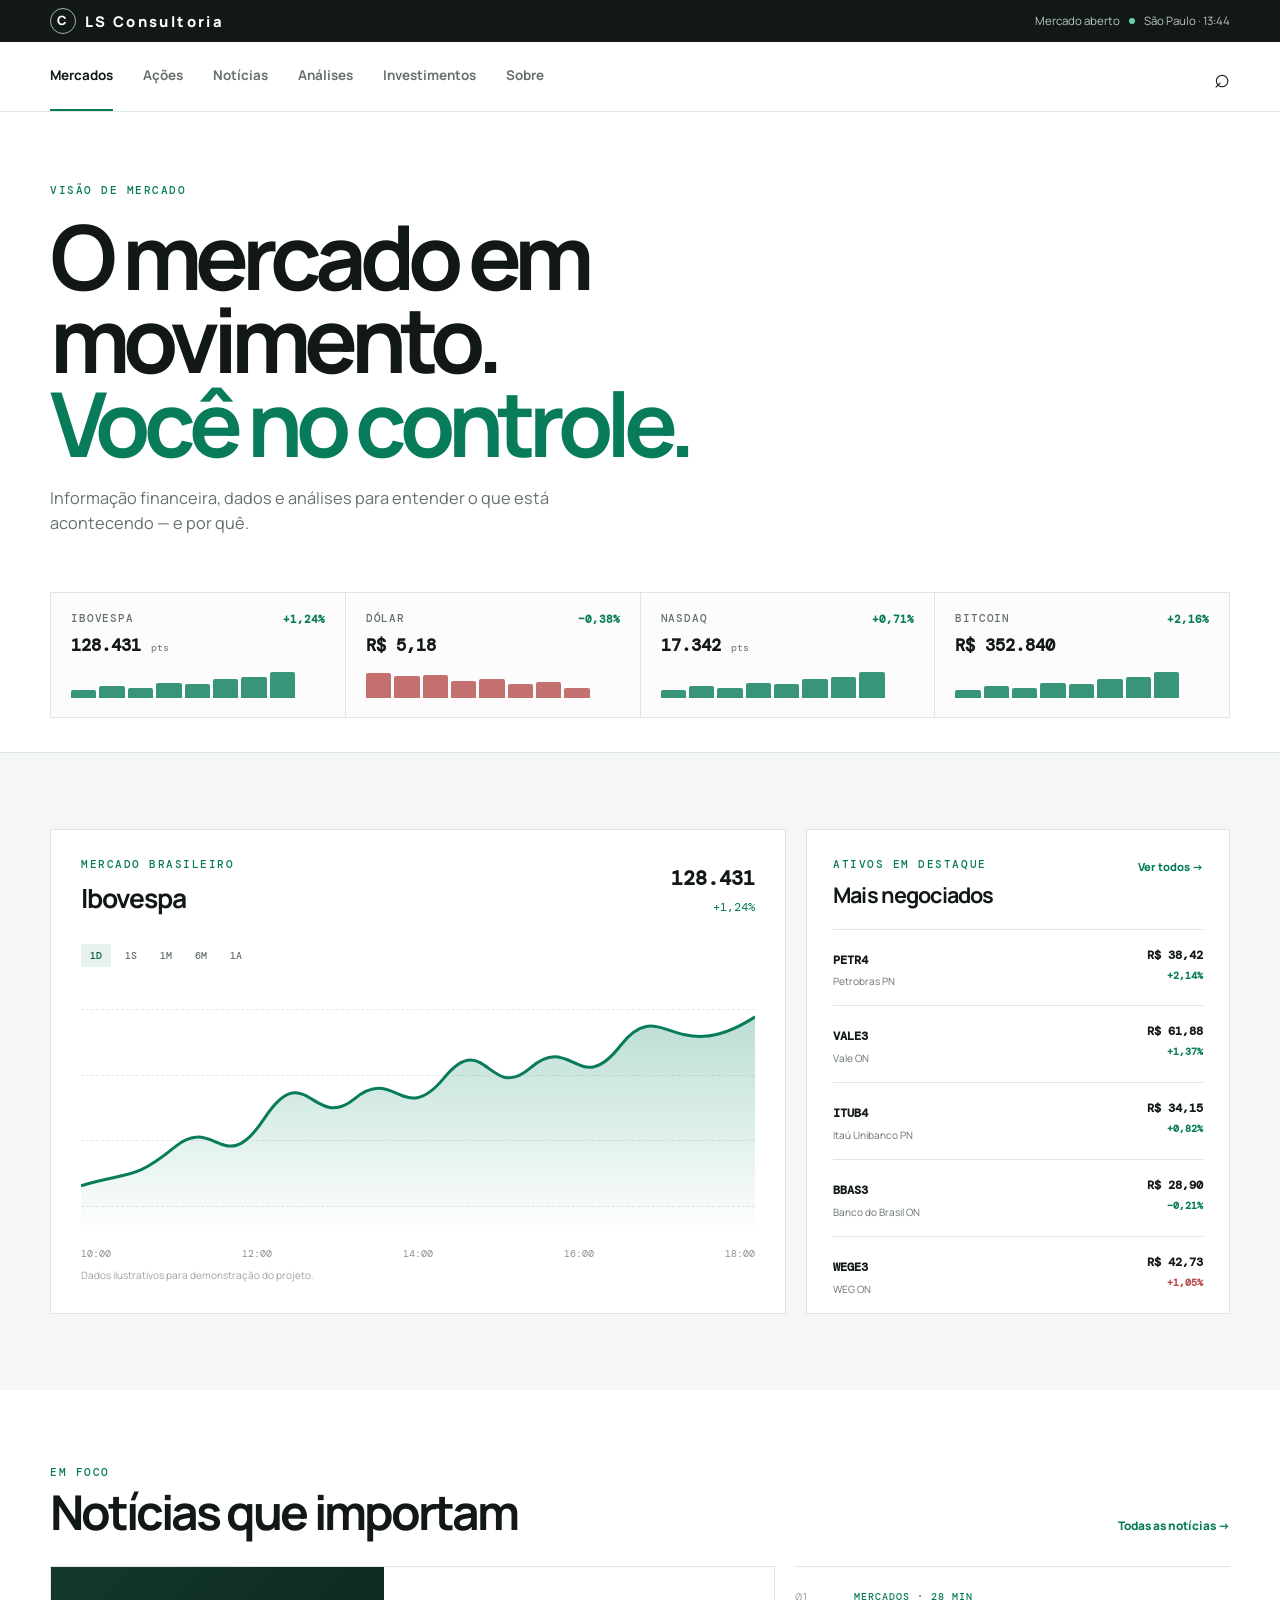
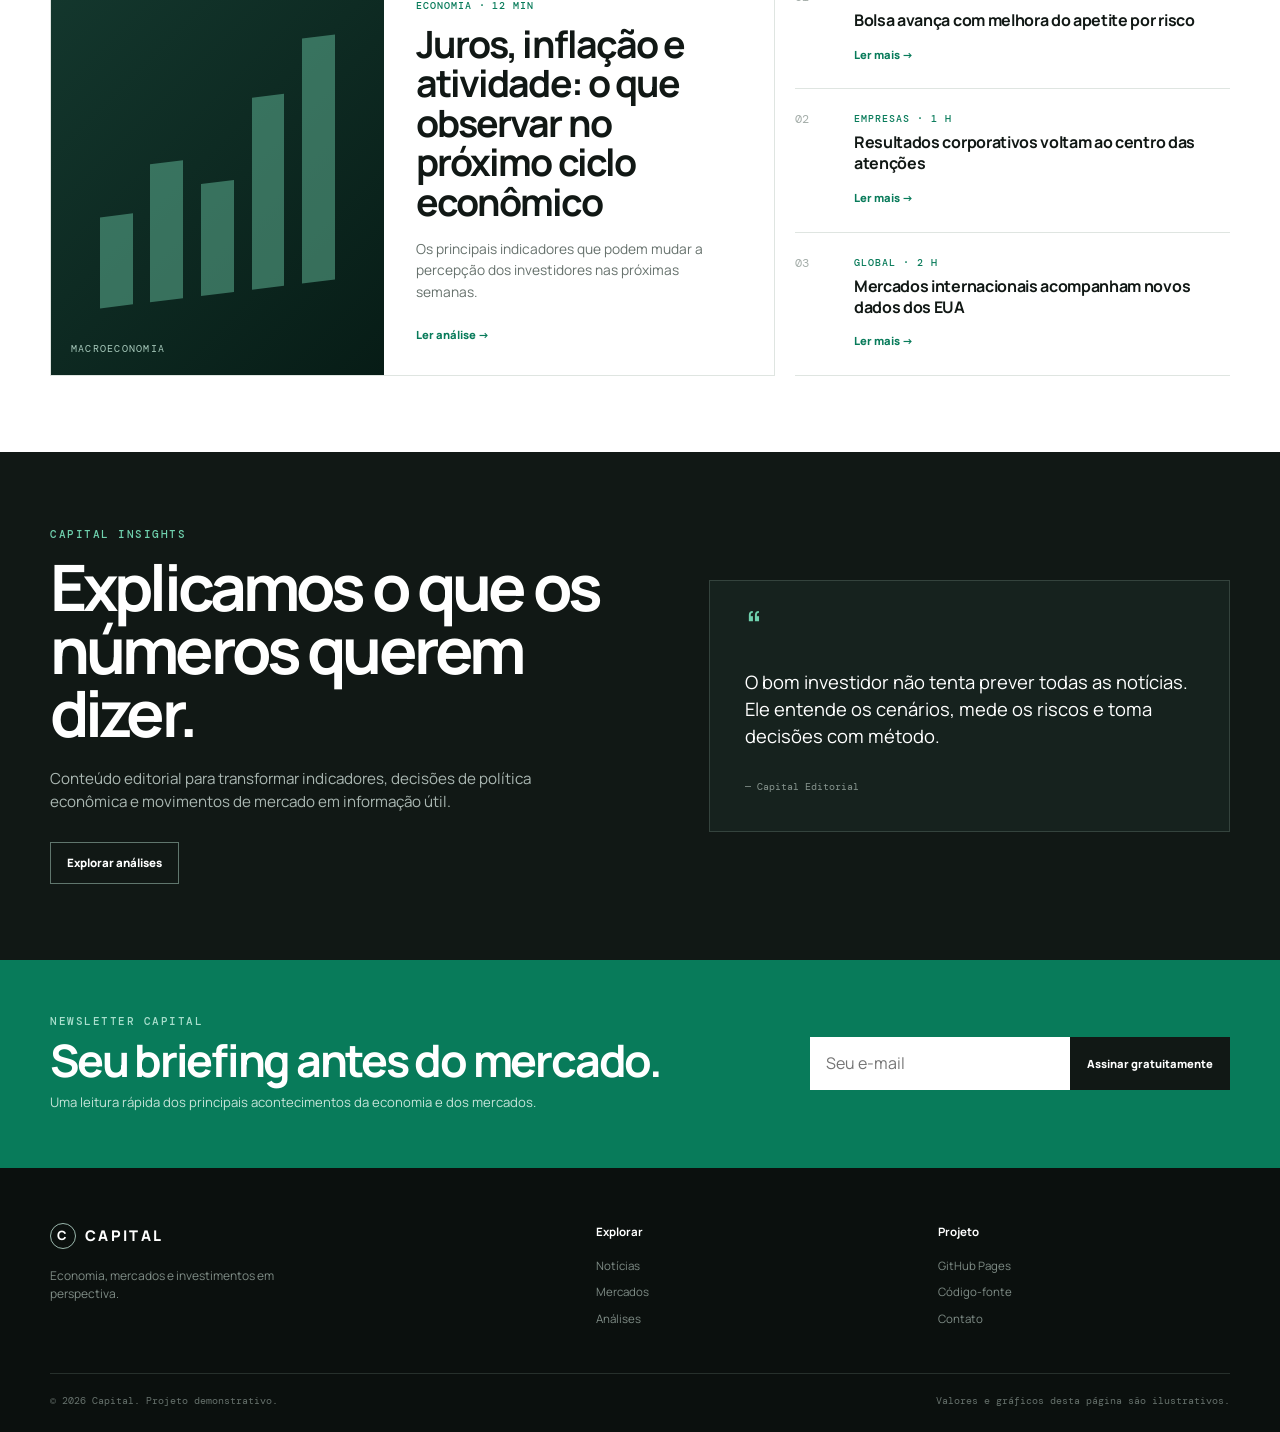
==== commit 6c85e633: "Update index.html" ====
--- a/index.html
+++ b/index.html
@@ -4,7 +4,7 @@
   <meta charset="UTF-8">
   <meta name="viewport" content="width=device-width, initial-scale=1.0">
   <meta name="description" content="Capital — portal financeiro moderno com notícias, mercado e investimentos.">
-  <title>Capital — Portal Financeiro</title>
+  <title>LS Consultoria — Portal Financeiro</title>
   <link rel="stylesheet" href="style.css">
 </head>
 <body>
@@ -12,7 +12,7 @@
     <div class="container topbar-inner">
       <a class="brand" href="#">
         <span class="brand-mark">C</span>
-        <span>CAPITAL</span>
+        <span>LS Consultoria</span>
       </a>
       <div class="topbar-info">
         <span>Mercado aberto</span>
